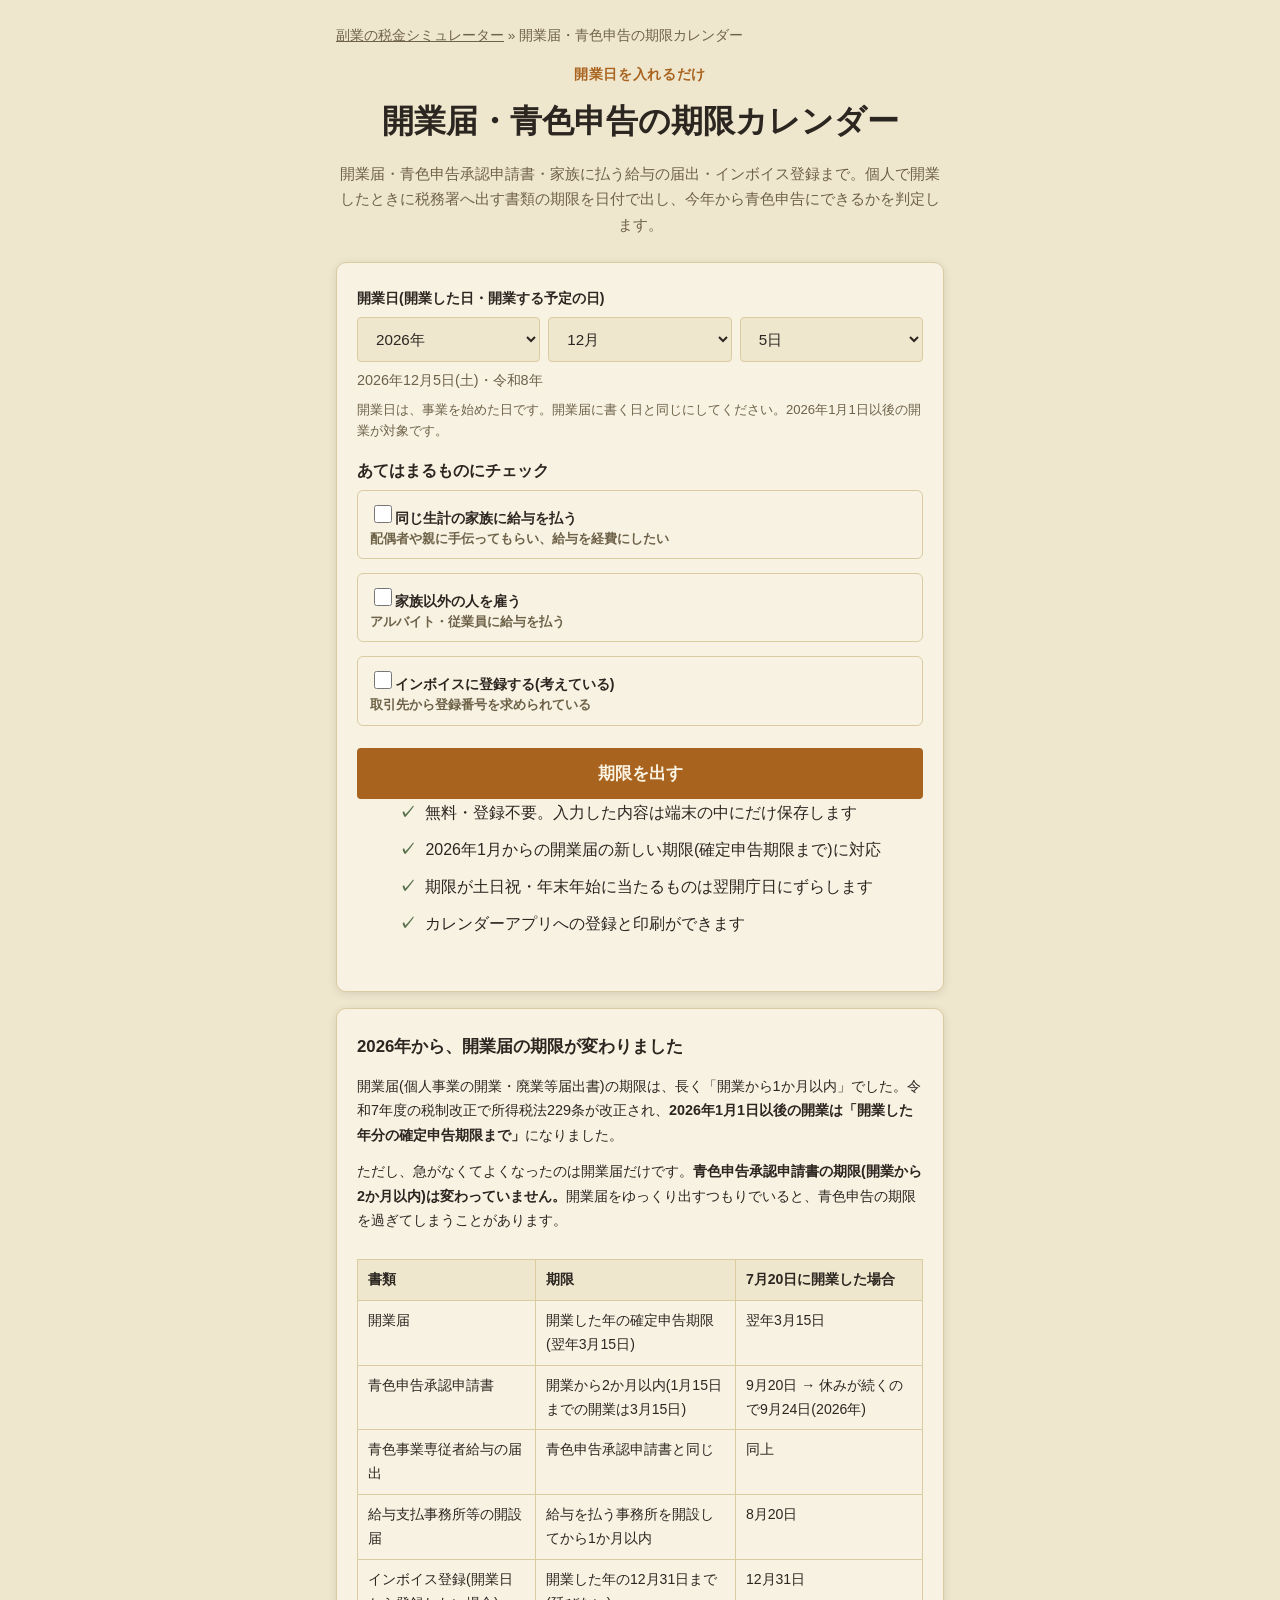
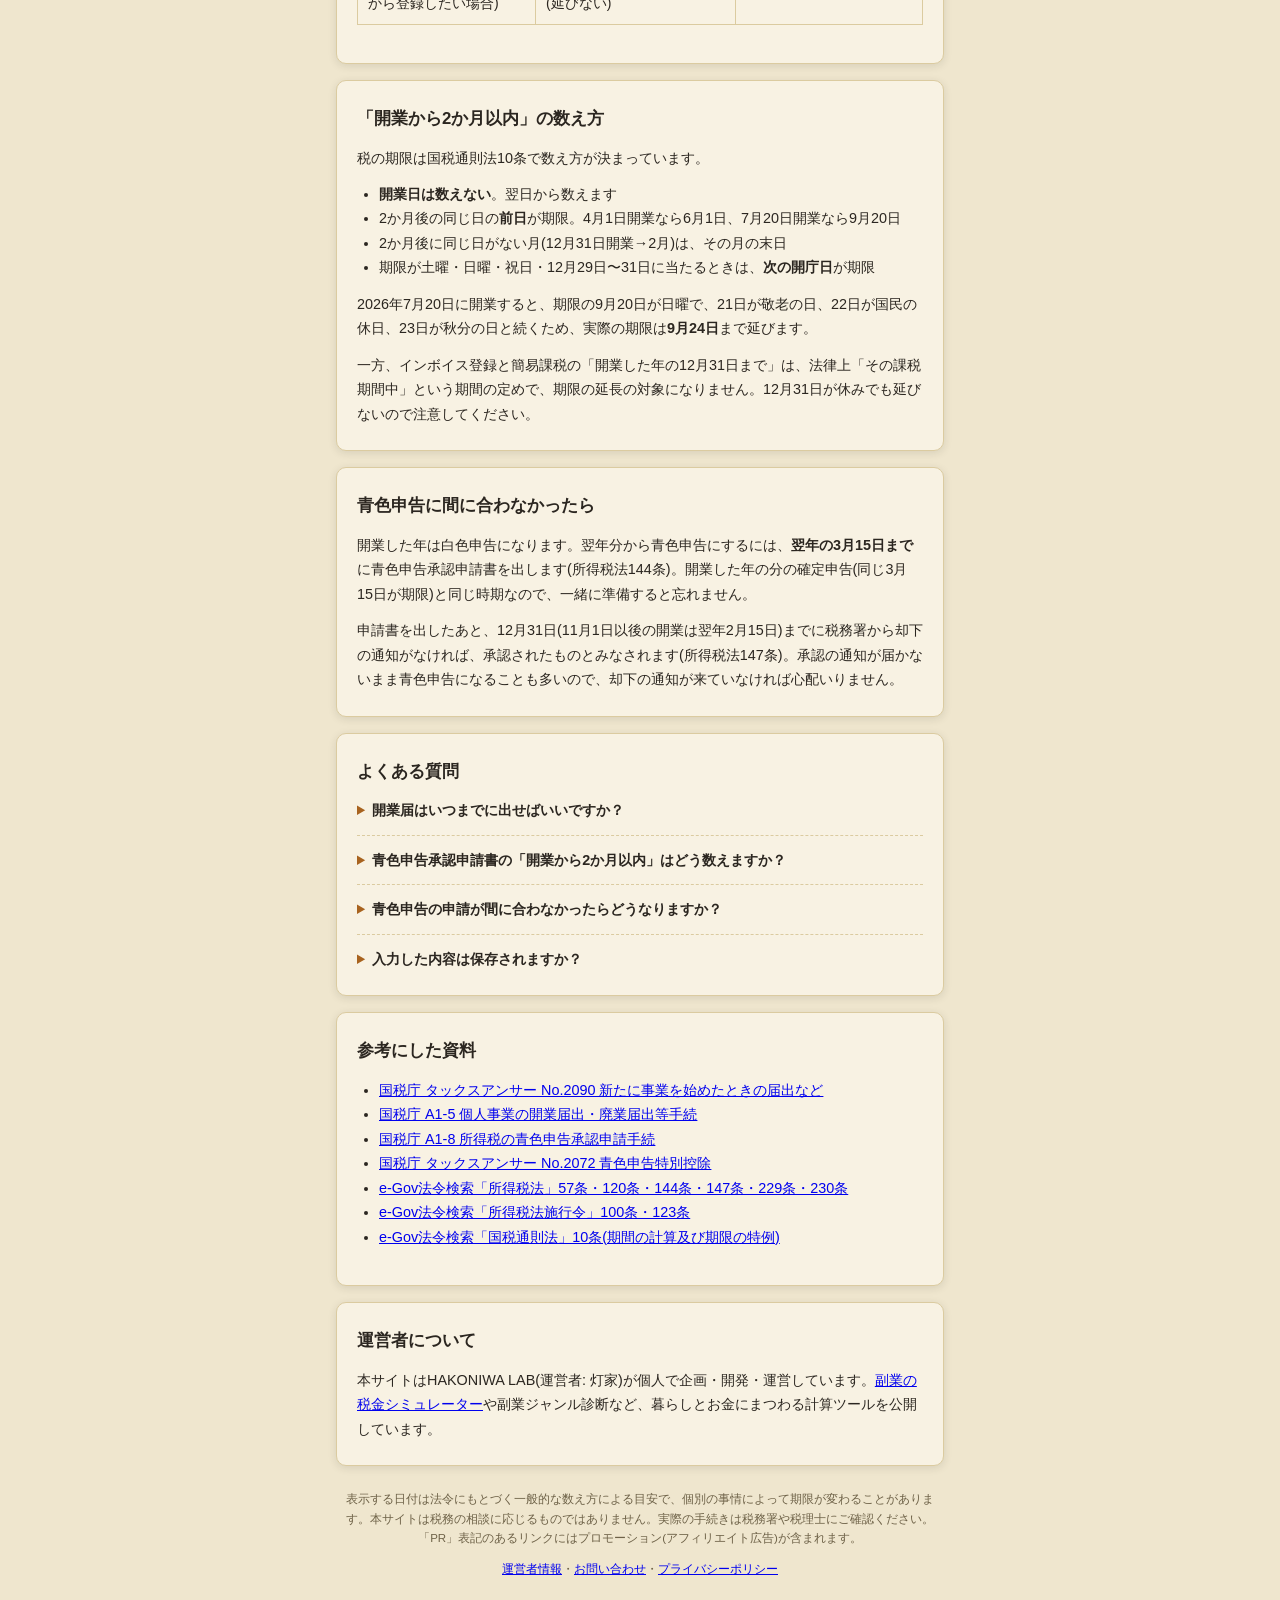
==== kaigyo/index.html @ c888a11e "開業届・青色申告の期限カレンダー(kaigyo/)を追加 開業日から、開業届・青色申告承認申請書・青色事業専従者給与の届出・ 給与支払事務所等の開設届・インボイス登録/簡易課税の期限を日付で出し、 開" ====
<!DOCTYPE html>
<html lang="ja">
<head>
<meta charset="UTF-8">
<meta name="viewport" content="width=device-width, initial-scale=1.0">
<!-- Google tag (gtag.js) -->
<script async src="https://www.googletagmanager.com/gtag/js?id=G-WTBHV5QYG3"></script>
<script>
  window.dataLayer = window.dataLayer || [];
  function gtag(){dataLayer.push(arguments);}
  gtag('js', new Date());
  gtag('config', 'G-WTBHV5QYG3');
</script>
<title>開業届・青色申告の期限カレンダー｜開業日を入れると提出期限が日付で出る</title>
<meta name="description" content="開業日を入れるだけで、開業届・青色申告承認申請書・青色事業専従者給与の届出・給与支払事務所の開設届・インボイス登録の提出期限を日付で出します。2026年1月からの開業届の新しい期限(確定申告期限まで)、「開業から2か月」の数え方、土日祝の翌開庁日にも対応。今年から青色申告にできるかも判定します。無料・登録不要。">
<link rel="canonical" href="https://hakoniwalab.com/sidejob-tax-simulator/kaigyo/">
<meta property="og:type" content="website">
<meta property="og:title" content="開業届・青色申告の期限カレンダー | HAKONIWA LAB">
<meta property="og:description" content="開業日を入れると、開業届・青色申告承認申請書などの提出期限が日付で出ます。今年から青色申告にできるかも判定。">
<meta property="og:url" content="https://hakoniwalab.com/sidejob-tax-simulator/kaigyo/">
<script async src="https://pagead2.googlesyndication.com/pagead/js/adsbygoogle.js?client=ca-pub-6465548593525933" crossorigin="anonymous"></script>
<link rel="stylesheet" href="../css/style.css">
<script type="application/ld+json">{"@context":"https://schema.org","@type":"FAQPage","mainEntity":[{"@type":"Question","name":"開業届はいつまでに出せばいいですか？","acceptedAnswer":{"@type":"Answer","text":"2026年1月1日以後に開業した場合は、開業した年分の確定申告期限(翌年3月15日。土日祝なら翌開庁日)までです(所得税法229条)。2025年12月31日までの開業は「開業から1か月以内」でした。"}},{"@type":"Question","name":"青色申告承認申請書の「開業から2か月以内」はどう数えますか？","acceptedAnswer":{"@type":"Answer","text":"開業日の翌日から数え、2か月後の同じ日の前日が期限です(国税通則法10条1項)。4月1日に開業した場合は6月1日です。期限が土日祝や12月29日〜31日に当たるときは翌開庁日になります。1月1日〜15日の開業はその年の3月15日が期限です。"}},{"@type":"Question","name":"青色申告の申請が間に合わなかったらどうなりますか？","acceptedAnswer":{"@type":"Answer","text":"開業した年は白色申告になります。翌年分から青色申告にするには、翌年の3月15日までに青色申告承認申請書を出します(所得税法144条)。"}},{"@type":"Question","name":"入力した内容は保存されますか？","acceptedAnswer":{"@type":"Answer","text":"お使いの端末(ブラウザ)の中にだけ保存し、次に開いたときにすぐ期限を出すために使います。外部へは送信しません。"}}]}</script>
<style>
.guide-nav { margin: 0 auto 16px; font-size: 0.85rem; color: var(--color-text-muted); }
.guide-nav a { color: var(--color-text-muted); }
.date-row { display: flex; gap: 8px; }
.date-row .quiz-select { flex: 1; min-width: 0; }
.date-preview { margin: 6px 0 0; font-size: 0.9rem; color: var(--color-text-muted); }
.form-help { margin: 6px 0 0; font-size: 0.82rem; color: var(--color-text-muted); line-height: 1.6; }
.form-error { color: var(--color-warn-text); background: var(--color-warn-bg); padding: 8px 10px; border-radius: var(--radius-sm); font-size: 0.9rem; }
.kg-options { display: grid; gap: 8px; margin: 0; padding: 0; border: 0; }
.kg-options legend { font-weight: 600; margin-bottom: 6px; padding: 0; }
.kg-check { display: flex; gap: 10px; align-items: flex-start; padding: 10px 12px; border: 1px solid var(--color-border); border-radius: var(--radius-md); background: var(--color-surface); cursor: pointer; line-height: 1.5; }
.kg-check input { margin-top: 4px; flex-shrink: 0; width: 18px; height: 18px; accent-color: var(--color-primary); }
.kg-check small { display: block; color: var(--color-text-muted); font-size: 0.8rem; }
#form-card .form-field { text-align: left; }
.kg-judge-card { text-align: center; }
.kg-judge { color: var(--color-accent); }
.kg-judge--late { color: var(--color-warn-text); }
.kg-next { margin: 12px 0 8px; font-size: 0.95rem; line-height: 1.7; }
.kg-next strong { font-size: 1.25rem; }
.kg-next__left { display: inline-block; margin-left: 8px; font-size: 0.85rem; color: var(--color-primary); font-weight: 600; }
.kg-meta { margin: 10px 0 0; font-size: 0.82rem; color: var(--color-text-muted); }
.kg-card__lead { margin: 0 0 10px; font-size: 0.88rem; color: var(--color-text-muted); line-height: 1.6; }
.kg-list { display: grid; gap: 10px; }
.kg-row { border: 1px solid var(--color-border); border-radius: var(--radius-md); padding: 12px; background: var(--color-surface); }
.kg-row.is-past { opacity: 0.6; }
.kg-row__head { display: flex; justify-content: space-between; gap: 12px; align-items: baseline; flex-wrap: wrap; }
.kg-row__name { margin: 0; font-weight: 600; line-height: 1.5; flex: 1 1 14em; }
.kg-row__where { display: block; font-weight: 400; font-size: 0.8rem; color: var(--color-text-muted); margin-top: 2px; }
.kg-row__date { margin: 0; font-weight: 700; color: var(--color-primary); white-space: nowrap; font-variant-numeric: tabular-nums; }
.kg-row__tags { display: flex; flex-wrap: wrap; gap: 6px; align-items: center; margin-top: 8px; }
.kg-row__note { margin: 8px 0 0; font-size: 0.84rem; line-height: 1.7; color: var(--color-text-muted); }
.kg-badge { display: inline-block; font-size: 0.75rem; padding: 2px 8px; border-radius: 999px; background: var(--color-badge-bg); color: var(--color-badge-text); }
.kg-badge--now { background: var(--color-primary); color: var(--color-primary-contrast); }
.kg-badge--past { background: var(--color-warn-bg); color: var(--color-warn-text); }
.kg-left { font-size: 0.82rem; font-weight: 600; color: var(--color-accent); }
.kg-law { font-size: 0.72rem; color: var(--color-text-muted); margin-left: auto; }
.actions { display: flex; flex-wrap: wrap; gap: 8px; margin: 0 0 8px; }
.actions .btn { flex: 1 1 8em; }
.action-status { min-height: 1.2em; font-size: 0.85rem; color: var(--color-text-muted); margin: 0 0 16px; }
.offer-links { margin: 10px 0 6px; }
.guide-table { width: 100%; border-collapse: collapse; margin: 14px 0; font-size: 0.88rem; }
.guide-table th, .guide-table td { border: 1px solid var(--color-border); padding: 8px 10px; text-align: left; vertical-align: top; }
.guide-table th { background: var(--color-bg); font-weight: 600; }
.table-scroll { overflow-x: auto; }
.sources { font-size: 0.85rem; line-height: 1.7; padding-left: 1.2em; }
@media print {
  .no-print, .ad-slot, .app-footer, .guide-nav { display: none !important; }
  .kg-row.is-past { opacity: 1; }
}
</style>
</head>
<body>
<div id="app" class="app">

  <nav class="guide-nav" aria-label="パンくずリスト">
    <a href="../">副業の税金シミュレーター</a> &raquo;
    <span aria-current="page">開業届・青色申告の期限カレンダー</span>
  </nav>

  <header class="app-header">
    <p class="app-header__eyebrow">開業日を入れるだけ</p>
    <h1 class="app-header__title">開業届・青色申告の<br class="sp-only">期限カレンダー</h1>
    <p class="app-header__lead">開業届・青色申告承認申請書・家族に払う給与の届出・インボイス登録まで。個人で開業したときに税務署へ出す書類の期限を日付で出し、今年から青色申告にできるかを判定します。</p>
  </header>

  <main id="main" class="main">

    <section id="form-card" class="card card--intro no-print">
      <form id="form" novalidate>
        <div class="form-field">
          <label for="year">開業日(開業した日・開業する予定の日)</label>
          <div class="date-row">
            <select id="year" class="quiz-select" aria-label="年"></select>
            <select id="month" class="quiz-select" aria-label="月"></select>
            <select id="day" class="quiz-select" aria-label="日"></select>
          </div>
          <p id="date-preview" class="date-preview" aria-live="polite"></p>
          <p class="form-help">開業日は、事業を始めた日です。開業届に書く日と同じにしてください。2026年1月1日以後の開業が対象です。</p>
        </div>

        <div class="form-field">
          <fieldset class="kg-options">
            <legend>あてはまるものにチェック</legend>
            <label class="kg-check"><input type="checkbox" id="opt-kazoku"><span>同じ生計の家族に給与を払う<small>配偶者や親に手伝ってもらい、給与を経費にしたい</small></span></label>
            <label class="kg-check"><input type="checkbox" id="opt-koyou"><span>家族以外の人を雇う<small>アルバイト・従業員に給与を払う</small></span></label>
            <label class="kg-check"><input type="checkbox" id="opt-invoice"><span>インボイスに登録する(考えている)<small>取引先から登録番号を求められている</small></span></label>
          </fieldset>
        </div>

        <p id="form-error" class="form-error" hidden></p>
        <button type="submit" class="btn btn--primary btn--large">期限を出す</button>
      </form>
      <ul class="intro-points">
        <li>無料・登録不要。入力した内容は端末の中にだけ保存します</li>
        <li>2026年1月からの開業届の新しい期限(確定申告期限まで)に対応</li>
        <li>期限が土日祝・年末年始に当たるものは翌開庁日にずらします</li>
        <li>カレンダーアプリへの登録と印刷ができます</li>
      </ul>
    </section>

    <section id="result" hidden aria-live="polite">
      <div class="card kg-judge-card" id="judge-card"></div>

      <div class="actions no-print">
        <button type="button" id="btn-ics" class="btn btn--primary">カレンダーに登録</button>
        <button type="button" id="btn-copy" class="btn btn--ghost">一覧をコピー</button>
        <button type="button" id="btn-print" class="btn btn--ghost">印刷する</button>
      </div>
      <p id="action-status" class="action-status no-print" aria-live="polite"></p>

      <div id="groups"></div>

      <div class="card no-print">
        <h2 class="card__title">開業届と青色申告の申請書を、まとめて作るなら</h2>
        <p class="kg-card__lead">質問に答えていくと、開業届と青色申告承認申請書が一緒にできあがる無料のサービスがあります。</p>
        <div class="offer-links"><a class="result-card__link result-card__link--offer" href="https://px.a8.net/svt/ejp?a8mat=4BCFNL+8TXR2Q+35XE+I17WY" target="_blank" rel="nofollow sponsored noopener">開業書類を無料で作成【弥生のかんたん開業届】<span class="badge badge--pr">PR</span></a></div>
      </div>

      <p class="form-help">日付は条文と国税庁の案内にもとづく一般的な数え方による目安です。実際の期限は税務署でご確認ください。</p>

      <div id="ad-slot-result-bottom" class="ad-slot no-print" aria-hidden="true"></div>

      <div class="result-cross-links no-print">
        <a class="cross-link-banner" href="../">副業でいくら税金が増えるか計算する →</a>
        <a class="cross-link-banner" href="../../sidejob-checker/guide/kaigyo-todoke-teishutsu/">開業届を実際に出してみた記録(e-Tax・青色申告の期限が4日延びた話) →</a>
      </div>
      <p class="no-print" style="margin-top:16px"><button type="button" id="btn-edit" class="btn btn--ghost btn--large">開業日を変える</button></p>
    </section>

  </main>

  <section class="article no-print" aria-label="解説">
    <div class="card card--article">
      <h2>2026年から、開業届の期限が変わりました</h2>
      <p>開業届(個人事業の開業・廃業等届出書)の期限は、長く「開業から1か月以内」でした。令和7年度の税制改正で所得税法229条が改正され、<strong>2026年1月1日以後の開業は「開業した年分の確定申告期限まで」</strong>になりました。</p>
      <p>ただし、急がなくてよくなったのは開業届だけです。<strong>青色申告承認申請書の期限(開業から2か月以内)は変わっていません。</strong>開業届をゆっくり出すつもりでいると、青色申告の期限を過ぎてしまうことがあります。</p>
      <div class="table-scroll">
        <table class="guide-table">
          <thead><tr><th>書類</th><th>期限</th><th>7月20日に開業した場合</th></tr></thead>
          <tbody>
            <tr><td>開業届</td><td>開業した年の確定申告期限(翌年3月15日)</td><td>翌年3月15日</td></tr>
            <tr><td>青色申告承認申請書</td><td>開業から2か月以内(1月15日までの開業は3月15日)</td><td>9月20日 → 休みが続くので9月24日(2026年)</td></tr>
            <tr><td>青色事業専従者給与の届出</td><td>青色申告承認申請書と同じ</td><td>同上</td></tr>
            <tr><td>給与支払事務所等の開設届</td><td>給与を払う事務所を開設してから1か月以内</td><td>8月20日</td></tr>
            <tr><td>インボイス登録(開業日から登録したい場合)</td><td>開業した年の12月31日まで(延びない)</td><td>12月31日</td></tr>
          </tbody>
        </table>
      </div>
    </div>

    <div class="card card--article">
      <h2>「開業から2か月以内」の数え方</h2>
      <p>税の期限は国税通則法10条で数え方が決まっています。</p>
      <ul>
        <li><strong>開業日は数えない</strong>。翌日から数えます</li>
        <li>2か月後の同じ日の<strong>前日</strong>が期限。4月1日開業なら6月1日、7月20日開業なら9月20日</li>
        <li>2か月後に同じ日がない月(12月31日開業→2月)は、その月の末日</li>
        <li>期限が土曜・日曜・祝日・12月29日〜31日に当たるときは、<strong>次の開庁日</strong>が期限</li>
      </ul>
      <p>2026年7月20日に開業すると、期限の9月20日が日曜で、21日が敬老の日、22日が国民の休日、23日が秋分の日と続くため、実際の期限は<strong>9月24日</strong>まで延びます。</p>
      <p>一方、インボイス登録と簡易課税の「開業した年の12月31日まで」は、法律上「その課税期間中」という期間の定めで、期限の延長の対象になりません。12月31日が休みでも延びないので注意してください。</p>
    </div>

    <div class="card card--article">
      <h2>青色申告に間に合わなかったら</h2>
      <p>開業した年は白色申告になります。翌年分から青色申告にするには、<strong>翌年の3月15日まで</strong>に青色申告承認申請書を出します(所得税法144条)。開業した年の分の確定申告(同じ3月15日が期限)と同じ時期なので、一緒に準備すると忘れません。</p>
      <p>申請書を出したあと、12月31日(11月1日以後の開業は翌年2月15日)までに税務署から却下の通知がなければ、承認されたものとみなされます(所得税法147条)。承認の通知が届かないまま青色申告になることも多いので、却下の通知が来ていなければ心配いりません。</p>
    </div>

    <div class="card card--article">
      <h2>よくある質問</h2>
      <details class="faq-item">
        <summary>開業届はいつまでに出せばいいですか？</summary>
        <p>2026年1月1日以後に開業した場合は、開業した年分の確定申告期限(翌年3月15日。土日祝なら翌開庁日)までです(所得税法229条)。2025年12月31日までの開業は「開業から1か月以内」でした。</p>
      </details>
      <details class="faq-item">
        <summary>青色申告承認申請書の「開業から2か月以内」はどう数えますか？</summary>
        <p>開業日の翌日から数え、2か月後の同じ日の前日が期限です(国税通則法10条1項)。4月1日に開業した場合は6月1日です。期限が土日祝や12月29日〜31日に当たるときは翌開庁日になります。1月1日〜15日の開業はその年の3月15日が期限です。</p>
      </details>
      <details class="faq-item">
        <summary>青色申告の申請が間に合わなかったらどうなりますか？</summary>
        <p>開業した年は白色申告になります。翌年分から青色申告にするには、翌年の3月15日までに青色申告承認申請書を出します(所得税法144条)。</p>
      </details>
      <details class="faq-item">
        <summary>入力した内容は保存されますか？</summary>
        <p>お使いの端末(ブラウザ)の中にだけ保存し、次に開いたときにすぐ期限を出すために使います。外部へは送信しません。</p>
      </details>
    </div>

    <div class="card card--article">
      <h2>参考にした資料</h2>
      <ul class="sources">
        <li><a href="https://www.nta.go.jp/taxes/shiraberu/taxanswer/shotoku/2090.htm" target="_blank" rel="noopener">国税庁 タックスアンサー No.2090 新たに事業を始めたときの届出など</a></li>
        <li><a href="https://www.nta.go.jp/taxes/tetsuzuki/shinsei/annai/shinkoku/annai/04.htm" target="_blank" rel="noopener">国税庁 A1-5 個人事業の開業届出・廃業届出等手続</a></li>
        <li><a href="https://www.nta.go.jp/taxes/tetsuzuki/shinsei/annai/shinkoku/annai/09.htm" target="_blank" rel="noopener">国税庁 A1-8 所得税の青色申告承認申請手続</a></li>
        <li><a href="https://www.nta.go.jp/taxes/shiraberu/taxanswer/shotoku/2072.htm" target="_blank" rel="noopener">国税庁 タックスアンサー No.2072 青色申告特別控除</a></li>
        <li><a href="https://laws.e-gov.go.jp/law/340AC0000000033" target="_blank" rel="noopener">e-Gov法令検索「所得税法」57条・120条・144条・147条・229条・230条</a></li>
        <li><a href="https://laws.e-gov.go.jp/law/340CO0000000096" target="_blank" rel="noopener">e-Gov法令検索「所得税法施行令」100条・123条</a></li>
        <li><a href="https://laws.e-gov.go.jp/law/337AC0000000066" target="_blank" rel="noopener">e-Gov法令検索「国税通則法」10条(期間の計算及び期限の特例)</a></li>
      </ul>
    </div>

    <div class="card card--article">
      <h2>運営者について</h2>
      <p>本サイトはHAKONIWA LAB(運営者: 灯家)が個人で企画・開発・運営しています。<a href="../">副業の税金シミュレーター</a>や副業ジャンル診断など、暮らしとお金にまつわる計算ツールを公開しています。</p>
    </div>
  </section>

  <footer class="app-footer">
    <p>表示する日付は法令にもとづく一般的な数え方による目安で、個別の事情によって期限が変わることがあります。本サイトは税務の相談に応じるものではありません。実際の手続きは税務署や税理士にご確認ください。「PR」表記のあるリンクにはプロモーション(アフィリエイト広告)が含まれます。</p>
    <p><a href="../../about.html">運営者情報</a>・<a href="../../contact.html">お問い合わせ</a>・<a href="../../privacy.html">プライバシーポリシー</a></p>
  </footer>

</div>

<script src="../js/kaigyo-date.js"></script>
<script src="../js/kaigyo.js"></script>
<script src="../js/kaigyo-app.js"></script>
</body>
</html>
---- css/style.css ----
:root {
  --color-bg: #efe6ce;
  --color-surface: #f8f2e3;
  --color-border: #dbcba0;
  --color-text: #2b2620;
  --color-text-muted: #6e6248;
  --color-primary: #a8631f;
  --color-primary-hover: #8b5119;
  --color-primary-contrast: #fbf3e2;
  --color-accent: #55704a;
  --color-badge-bg: #e4d6ae;
  --color-badge-text: #6e4a1e;
  --color-warn-bg: #efd3c0;
  --color-warn-text: #8a4322;
  --radius-sm: 4px;
  --radius-md: 6px;
  --radius-lg: 10px;
  --shadow-card: 0 2px 8px rgba(43, 38, 32, 0.12);
  --max-width: 640px;
}

@media (prefers-color-scheme: dark) {
  :root {
    --color-bg: #211f1a;
    --color-surface: #2c2a22;
    --color-border: #423e30;
    --color-text: #f1e9d8;
    --color-text-muted: #b3a585;
    --color-primary: #e3a23b;
    --color-primary-hover: #edb259;
    --color-primary-contrast: #241c0d;
    --color-accent: #8fae7d;
    --color-badge-bg: #3a3626;
    --color-badge-text: #e3a23b;
    --color-warn-bg: #3d2a1d;
    --color-warn-text: #e0a876;
    --shadow-card: 0 2px 14px rgba(0, 0, 0, 0.5);
  }
}

* { box-sizing: border-box; }

[hidden] { display: none !important; }

html, body {
  margin: 0;
  padding: 0;
  background: var(--color-bg);
  color: var(--color-text);
  font-family: "Hiragino Sans", "Hiragino Kaku Gothic ProN", Meiryo, "Yu Gothic", sans-serif;
  line-height: 1.7;
  -webkit-text-size-adjust: 100%;
}

.app {
  max-width: var(--max-width);
  margin: 0 auto;
  padding: 24px 16px 48px;
}

.app-header {
  text-align: center;
  margin-bottom: 24px;
}

.app-header__eyebrow {
  color: var(--color-primary);
  font-weight: 700;
  font-size: 0.85rem;
  letter-spacing: 0.05em;
  margin: 0 0 8px;
}

.app-header__title {
  font-size: 1.6rem;
  font-weight: 800;
  margin: 0 0 12px;
}

.app-header__lead {
  color: var(--color-text-muted);
  font-size: 0.95rem;
  margin: 0;
}

.main { display: block; }

.card {
  background: var(--color-surface);
  border: 1px solid var(--color-border);
  border-radius: var(--radius-lg);
  box-shadow: var(--shadow-card);
  padding: 24px 20px;
  margin-bottom: 16px;
}

.card--intro { text-align: center; }

.intro-points {
  list-style: none;
  padding: 0;
  margin: 0 0 20px;
  text-align: left;
  display: inline-block;
}

.intro-points li {
  position: relative;
  padding-left: 26px;
  margin-bottom: 10px;
  color: var(--color-text);
}

.intro-points li::before {
  content: "✓";
  position: absolute;
  left: 0;
  color: var(--color-accent);
  font-weight: 700;
}

.intro-disclaimer {
  font-size: 0.78rem;
  color: var(--color-text-muted);
  margin: 16px 0 0;
}

.btn {
  display: inline-block;
  border: none;
  border-radius: var(--radius-sm);
  font-size: 0.95rem;
  font-weight: 700;
  padding: 12px 20px;
  cursor: pointer;
  text-align: center;
  transition: background-color 0.15s ease, opacity 0.15s ease;
}

.btn--primary {
  background: var(--color-primary);
  color: var(--color-primary-contrast);
}
.btn--primary:hover { background: var(--color-primary-hover); }
.btn--primary:disabled { opacity: 0.5; cursor: not-allowed; }

.btn--ghost {
  background: transparent;
  color: var(--color-text-muted);
  border: 1px solid var(--color-border);
}
.btn--ghost:hover { color: var(--color-text); border-color: var(--color-text-muted); }

.btn--large { width: 100%; padding: 14px 20px; font-size: 1.05rem; }
.btn--skip { margin-left: auto; }

.progress {
  height: 6px;
  background: var(--color-border);
  border-radius: 999px;
  overflow: hidden;
  margin-bottom: 8px;
}

.progress__bar {
  height: 100%;
  width: 0%;
  background: var(--color-primary);
  transition: width 0.25s ease;
}

.progress__label {
  font-size: 0.78rem;
  color: var(--color-text-muted);
  margin: 0 0 16px;
  text-align: right;
}

.card--quiz { min-height: 220px; }

.quiz-question {
  font-size: 1.1rem;
  font-weight: 700;
  margin: 0 0 6px;
}

.quiz-question__note {
  font-size: 0.82rem;
  color: var(--color-text-muted);
  margin: 0 0 18px;
}

.quiz-options {
  display: grid;
  gap: 10px;
}

.quiz-option {
  display: block;
  width: 100%;
  text-align: left;
  padding: 14px 16px;
  background: var(--color-bg);
  border: 1.5px solid var(--color-border);
  border-radius: var(--radius-sm);
  color: var(--color-text);
  font-size: 0.95rem;
  cursor: pointer;
  transition: border-color 0.15s ease, background-color 0.15s ease;
}

.quiz-option:hover {
  border-color: var(--color-primary);
}

.quiz-option.is-selected {
  border-color: var(--color-primary);
  background: var(--color-badge-bg);
  font-weight: 700;
}

.quiz-select {
  width: 100%;
  padding: 12px 14px;
  border: 1.5px solid var(--color-border);
  border-radius: var(--radius-sm);
  background: var(--color-bg);
  color: var(--color-text);
  font-size: 0.95rem;
}

.quiz-nav {
  display: flex;
  align-items: center;
  gap: 10px;
}

.result-summary {
  text-align: center;
  margin-bottom: 20px;
}

.result-summary__count {
  font-size: 1.3rem;
  font-weight: 800;
  margin: 0 0 4px;
}

.result-summary__note {
  font-size: 0.82rem;
  color: var(--color-text-muted);
  margin: 0;
}

.result-list {
  display: grid;
  gap: 14px;
  margin-bottom: 20px;
}

.result-card {
  background: var(--color-surface);
  border: 1px solid var(--color-border);
  border-radius: var(--radius-md);
  box-shadow: var(--shadow-card);
  padding: 18px 18px 16px;
}

.result-card__badges {
  display: flex;
  flex-wrap: wrap;
  gap: 6px;
  margin-bottom: 10px;
}

.badge {
  display: inline-block;
  font-size: 0.72rem;
  font-weight: 700;
  padding: 3px 10px;
  border-radius: 999px;
  background: var(--color-badge-bg);
  color: var(--color-badge-text);
}

.badge--accent {
  background: var(--color-primary);
  color: var(--color-primary-contrast);
}

.badge--warn {
  background: var(--color-warn-bg);
  color: var(--color-warn-text);
}

.result-card__name {
  font-size: 1.05rem;
  font-weight: 800;
  margin: 0 0 6px;
}

.result-card__benefit {
  color: var(--color-accent);
  font-weight: 700;
  margin: 0 0 4px;
}

.result-card__org {
  font-size: 0.8rem;
  color: var(--color-text-muted);
  margin: 0 0 12px;
}

.result-card__summary {
  font-size: 0.88rem;
  margin: 0 0 10px;
}

.result-card__conditions {
  font-size: 0.82rem;
  color: var(--color-text-muted);
  margin: 0 0 14px;
}

.result-card__actions {
  display: flex;
  flex-wrap: wrap;
  gap: 8px;
}

.result-card__link {
  display: inline-block;
  font-size: 0.85rem;
  font-weight: 700;
  color: var(--color-primary);
  text-decoration: none;
  padding: 8px 14px;
  border: 1.5px solid var(--color-primary);
  border-radius: var(--radius-sm);
}

.result-card__link:hover { background: var(--color-badge-bg); }

.result-card__link--offer {
  color: var(--color-accent);
  border-color: var(--color-accent);
  display: inline-flex;
  align-items: center;
  gap: 6px;
}

.badge--pr {
  background: var(--color-accent);
  color: var(--color-primary-contrast);
  font-size: 0.62rem;
  padding: 2px 6px;
}

.result-empty {
  text-align: center;
  color: var(--color-text-muted);
  padding: 24px 12px;
}

.ad-slot {
  min-height: 90px;
  border: 1px dashed var(--color-border);
  border-radius: var(--radius-sm);
  display: flex;
  align-items: center;
  justify-content: center;
  color: var(--color-text-muted);
  font-size: 0.75rem;
  margin-bottom: 20px;
}

.card--lead { text-align: center; }
.card__title { font-size: 1rem; margin: 0 0 8px; }

.lead-form {
  display: flex;
  gap: 8px;
  margin-top: 14px;
}

.lead-form__input {
  flex: 1;
  padding: 10px 12px;
  border: 1.5px solid var(--color-border);
  border-radius: var(--radius-sm);
  background: var(--color-bg);
  color: var(--color-text);
}

.app-footer {
  margin-top: 24px;
  text-align: center;
  font-size: 0.72rem;
  color: var(--color-text-muted);
}

.sp-only { display: inline; }

@media (min-width: 640px) {
  .app-header__title { font-size: 2rem; }
  .sp-only { display: none; }
}

.result-card__platforms {
  font-size: 0.8rem;
  color: var(--color-text-muted);
  margin: 0 0 14px;
}

.cross-link-banner {
  display: block;
  margin-top: 12px;
  padding: 10px 14px;
  background: var(--color-badge-bg);
  border-radius: var(--radius-sm);
  font-size: 0.82rem;
  color: var(--color-badge-text);
  text-decoration: none;
  font-weight: 700;
}

.cross-link-banner:hover { opacity: 0.85; }

.result-cross-links {
  display: grid;
  gap: 8px;
  margin-top: 16px;
}

.result-cross-links .cross-link-banner {
  margin-top: 0;
}

.form-field {
  text-align: left;
  margin-bottom: 16px;
}

.form-field label {
  display: block;
  font-size: 0.88rem;
  font-weight: 700;
  margin-bottom: 6px;
}

.form-field--checkbox label {
  display: flex;
  align-items: center;
  gap: 8px;
  font-weight: 400;
  font-size: 0.9rem;
}

.form-field--checkbox input[type="checkbox"] {
  width: 18px;
  height: 18px;
}

.result-headline {
  text-align: center;
  padding: 8px 0 20px;
  border-bottom: 1px dashed var(--color-border);
  margin-bottom: 16px;
}

.result-headline__label {
  font-size: 0.85rem;
  color: var(--color-text-muted);
  margin: 0 0 4px;
}

.result-headline__value {
  font-size: 2.2rem;
  font-weight: 800;
  color: var(--color-primary);
  margin: 0 0 4px;
}

.result-headline__sub {
  font-size: 0.85rem;
  color: var(--color-text-muted);
  margin: 0;
}

.result-breakdown {
  display: grid;
  gap: 8px;
  text-align: left;
}

.result-row {
  display: flex;
  justify-content: space-between;
  font-size: 0.9rem;
  padding: 8px 0;
  border-bottom: 1px solid var(--color-border);
}

.result-row span:first-child {
  color: var(--color-text-muted);
}

.result-row span:last-child {
  font-weight: 700;
}

/* --- 解説記事セクション --- */

.card--article h2 {
  font-size: 1.05rem;
  margin: 0 0 12px;
}
.card--article p {
  font-size: 0.9rem;
  margin: 0 0 12px;
}
.card--article p:last-child { margin-bottom: 0; }
.card--article ul {
  font-size: 0.9rem;
  margin: 0 0 12px;
  padding-left: 22px;
}

.faq-item {
  border-bottom: 1px dashed var(--color-border);
  padding: 12px 0;
}
.faq-item:first-of-type { padding-top: 0; }
.faq-item:last-child { border-bottom: none; padding-bottom: 0; }
.faq-item summary {
  cursor: pointer;
  font-weight: 700;
  font-size: 0.9rem;
  list-style: revert;
}
.faq-item summary::marker { color: var(--color-primary); }
.faq-item p {
  margin: 8px 0 0;
  font-size: 0.85rem;
  color: var(--color-text-muted);
}

/* --- 関連する本カード --- */
.card--books .books__lead {
  font-size: 0.9rem;
  color: var(--color-text-muted);
  margin: 0 0 12px;
}
.books__list { list-style: none; margin: 0; padding: 0; display: grid; gap: 10px; }
.books__item a {
  display: block;
  padding: 12px 14px;
  border: 1px solid var(--color-border);
  border-radius: 8px;
  background: var(--color-bg);
  color: inherit;
  text-decoration: none;
}
.books__item a:hover,
.books__item a:focus-visible { border-color: var(--color-primary); }
.books__title { display: block; font-weight: 600; font-size: 0.95rem; line-height: 1.5; }
.books__note { display: block; font-size: 0.8rem; color: var(--color-text-muted); margin-top: 4px; }
.books__ku { font-size: 0.8rem; color: var(--color-text-muted); margin: 10px 0 0; }
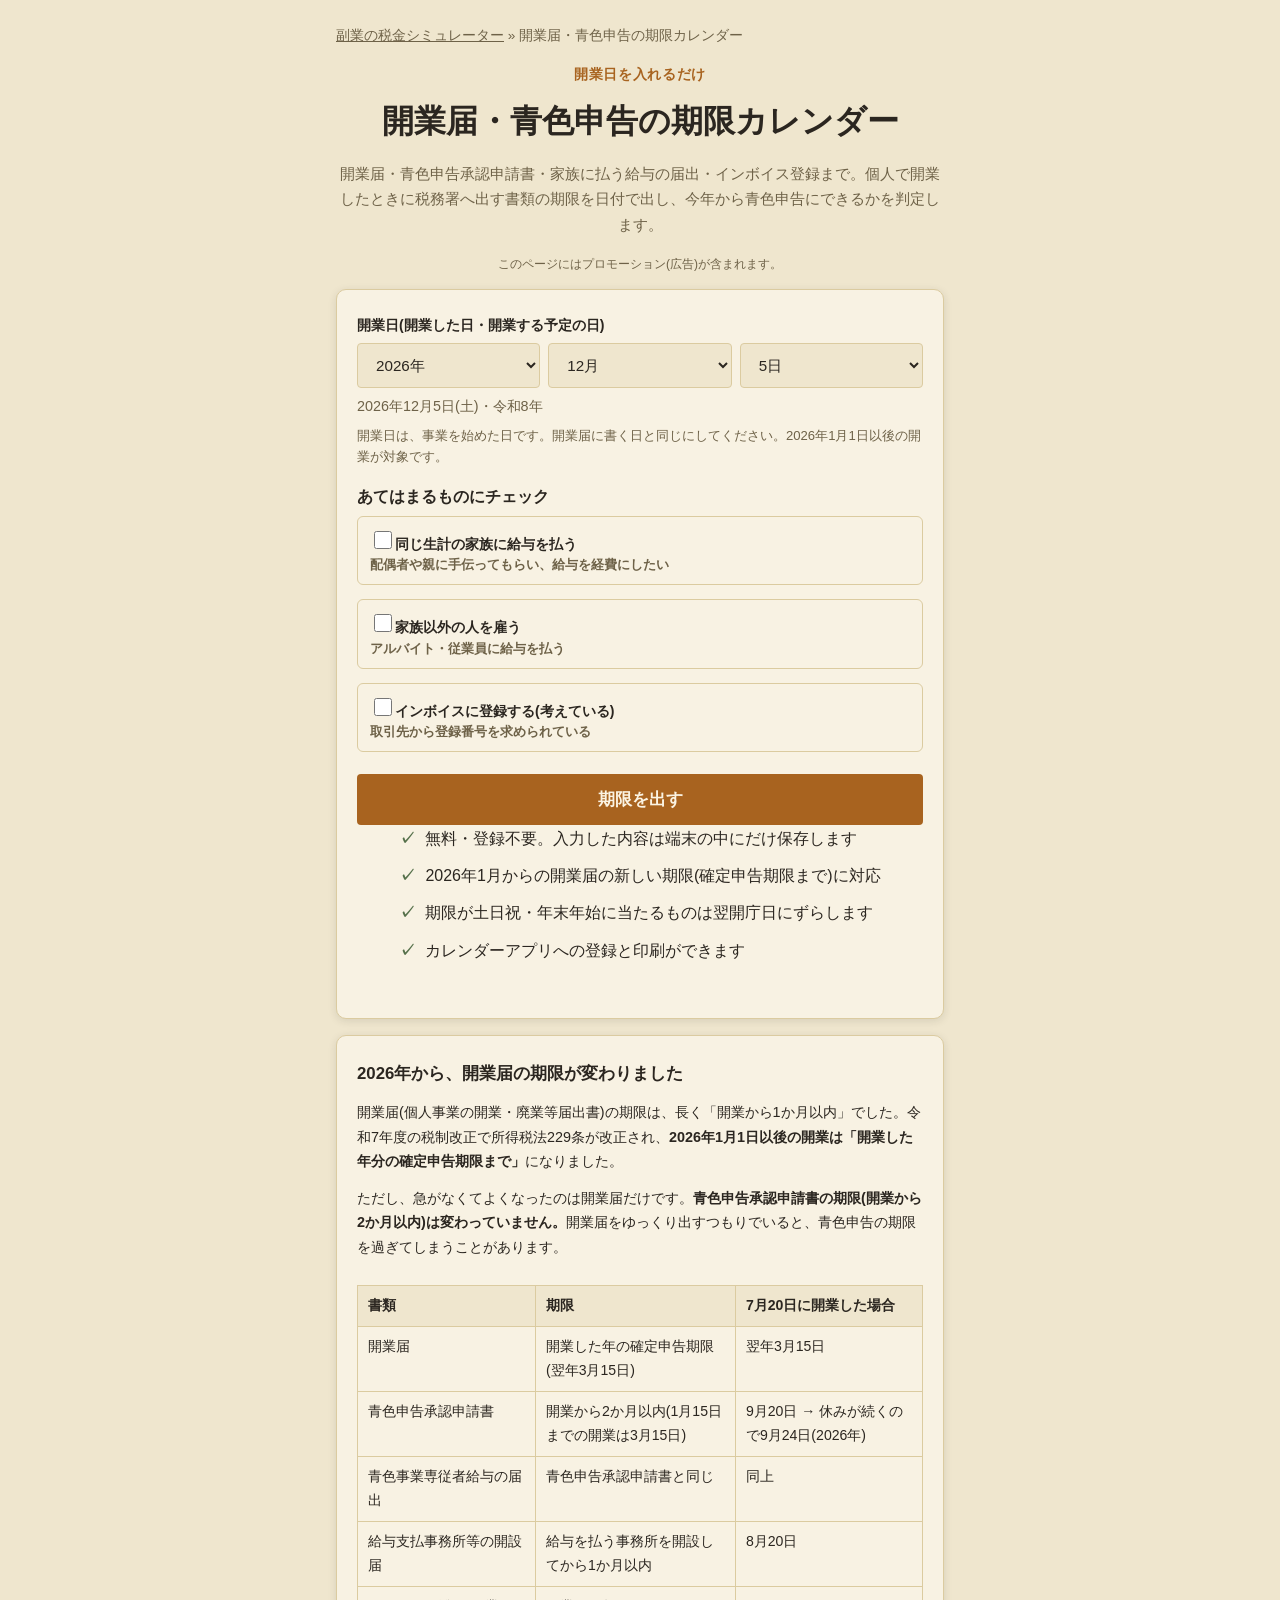
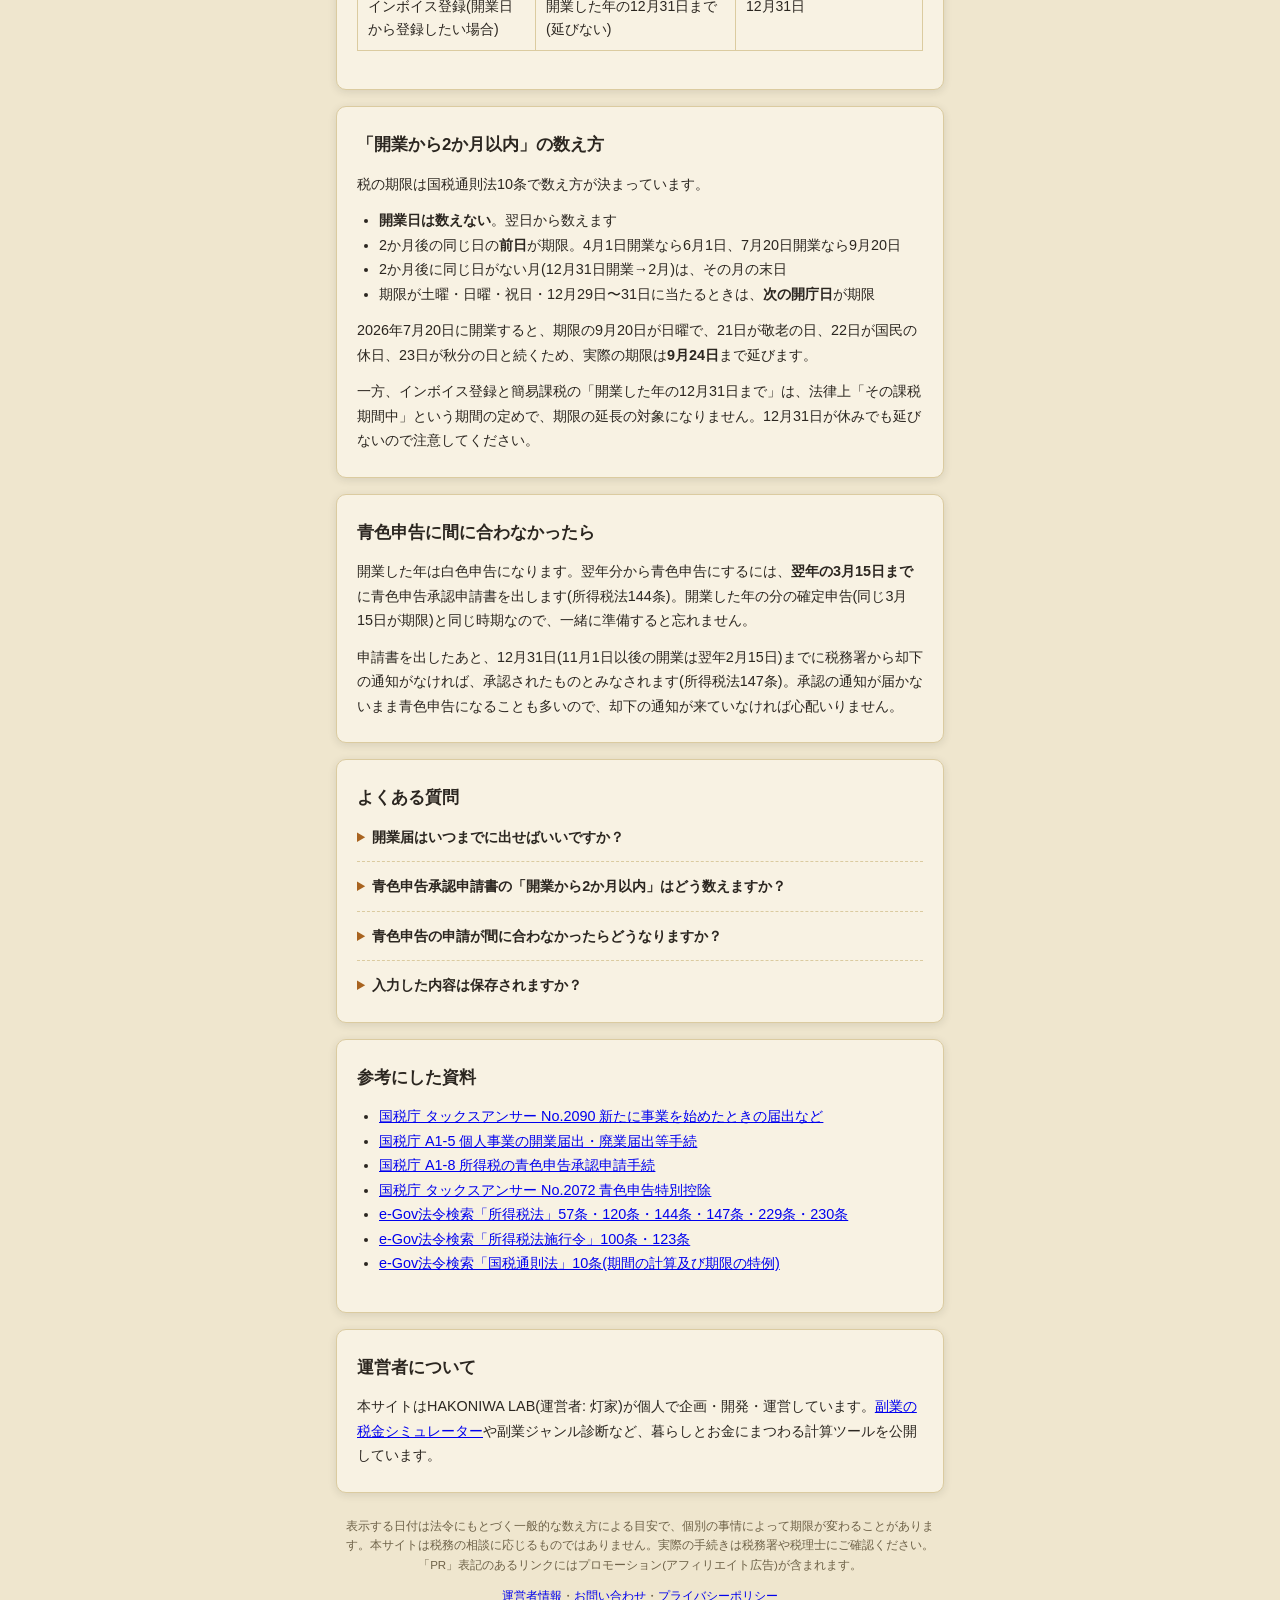
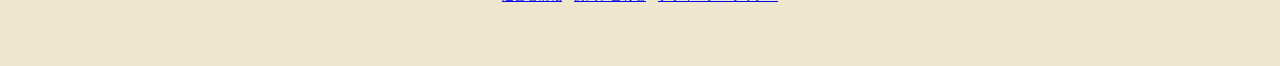
==== commit a675dfb1: "広告のあるページの冒頭にPR表記を追加(A8のファーストビュー表示の要件) Co-Authored-By: Claude Opus 5.5 <noreply@anthropic.com>" ====
--- a/kaigyo/index.html
+++ b/kaigyo/index.html
@@ -85,6 +85,7 @@
     <h1 class="app-header__title">開業届・青色申告の<br class="sp-only">期限カレンダー</h1>
     <p class="app-header__lead">開業届・青色申告承認申請書・家族に払う給与の届出・インボイス登録まで。個人で開業したときに税務署へ出す書類の期限を日付で出し、今年から青色申告にできるかを判定します。</p>
   </header>
+  <p class="pr-note">このページにはプロモーション(広告)が含まれます。</p>
 
   <main id="main" class="main">
 
--- a/css/style.css
+++ b/css/style.css
@@ -566,3 +566,7 @@
 .books__title { display: block; font-weight: 600; font-size: 0.95rem; line-height: 1.5; }
 .books__note { display: block; font-size: 0.8rem; color: var(--color-text-muted); margin-top: 4px; }
 .books__ku { font-size: 0.8rem; color: var(--color-text-muted); margin: 10px 0 0; }
+
+/* 広告のあるページの冒頭に出す PR 表記(A8 はファーストビューでの広告表示を求めている。birthday-fortune・houyou-calendar と同じ形) */
+.pr-note { font-size: 0.75rem; color: var(--color-text-muted); margin: -8px 0 14px; }
+.app-header + .pr-note { text-align: center; }
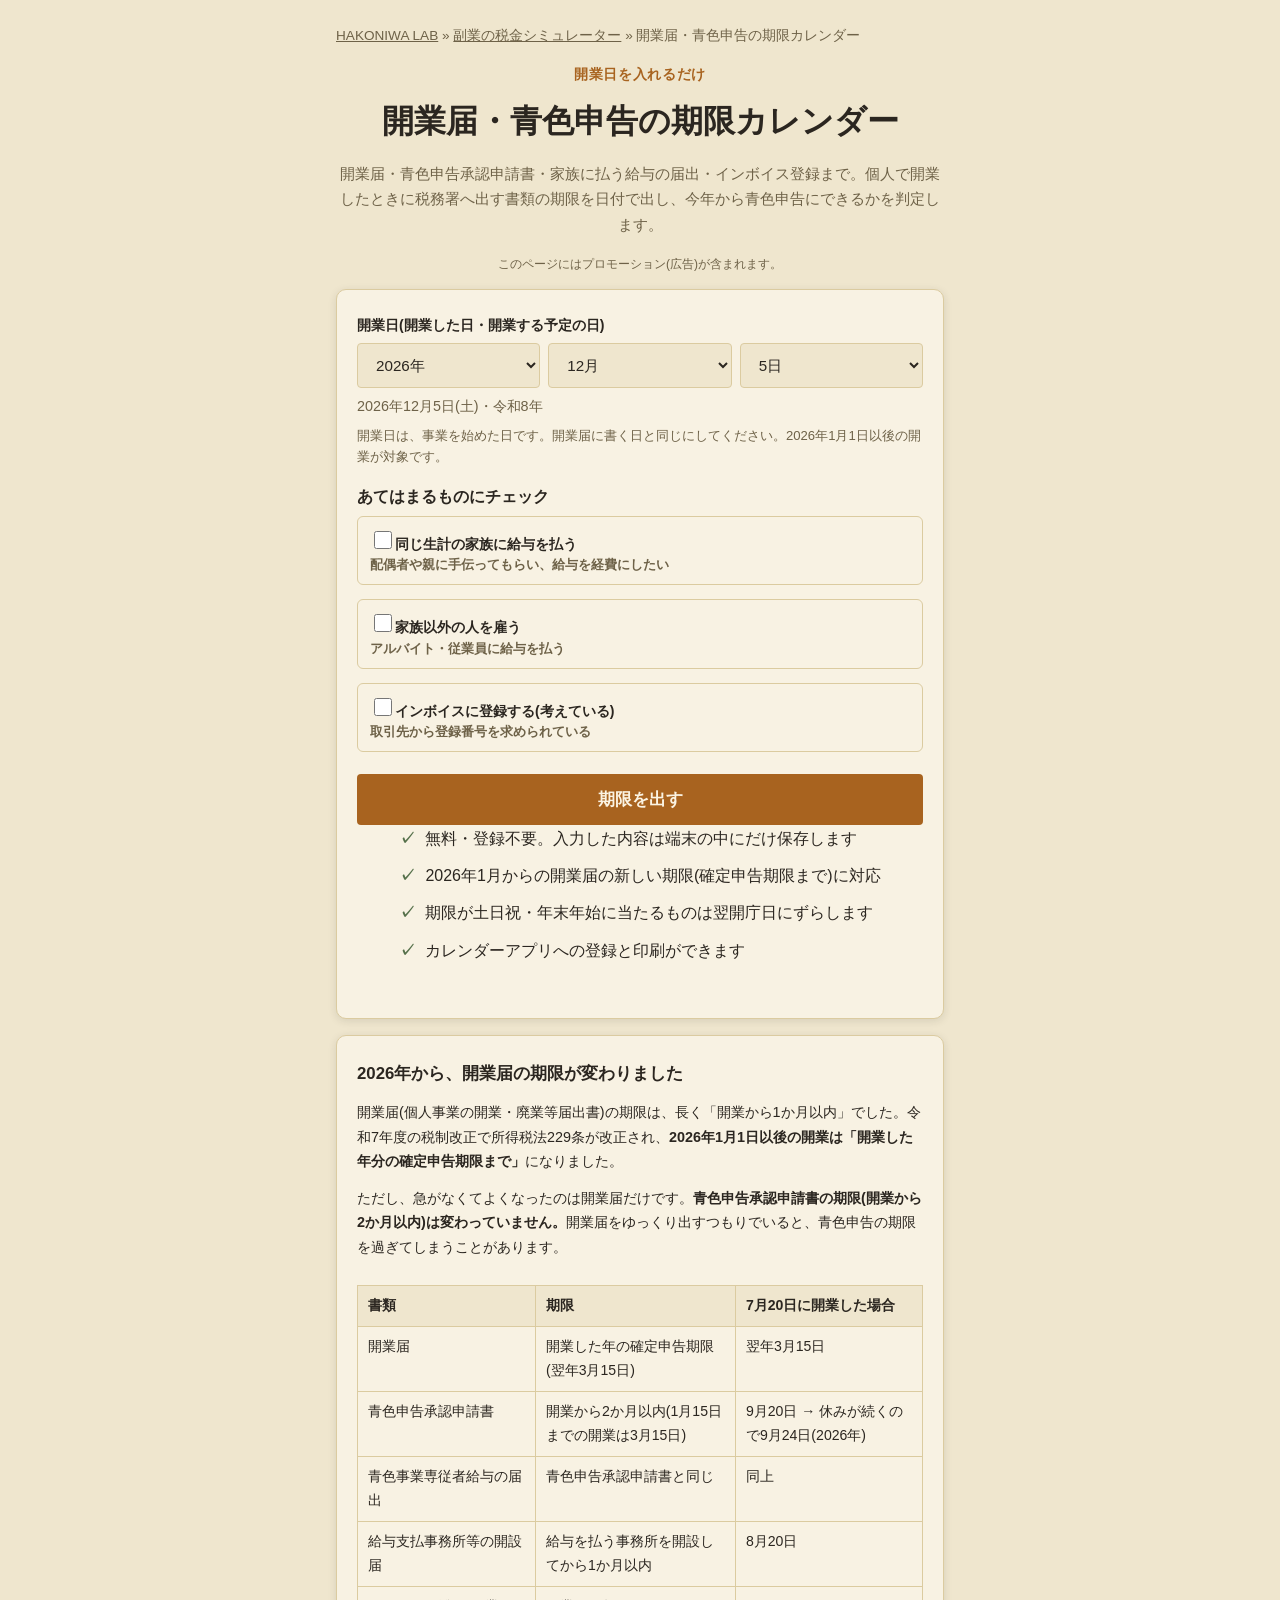
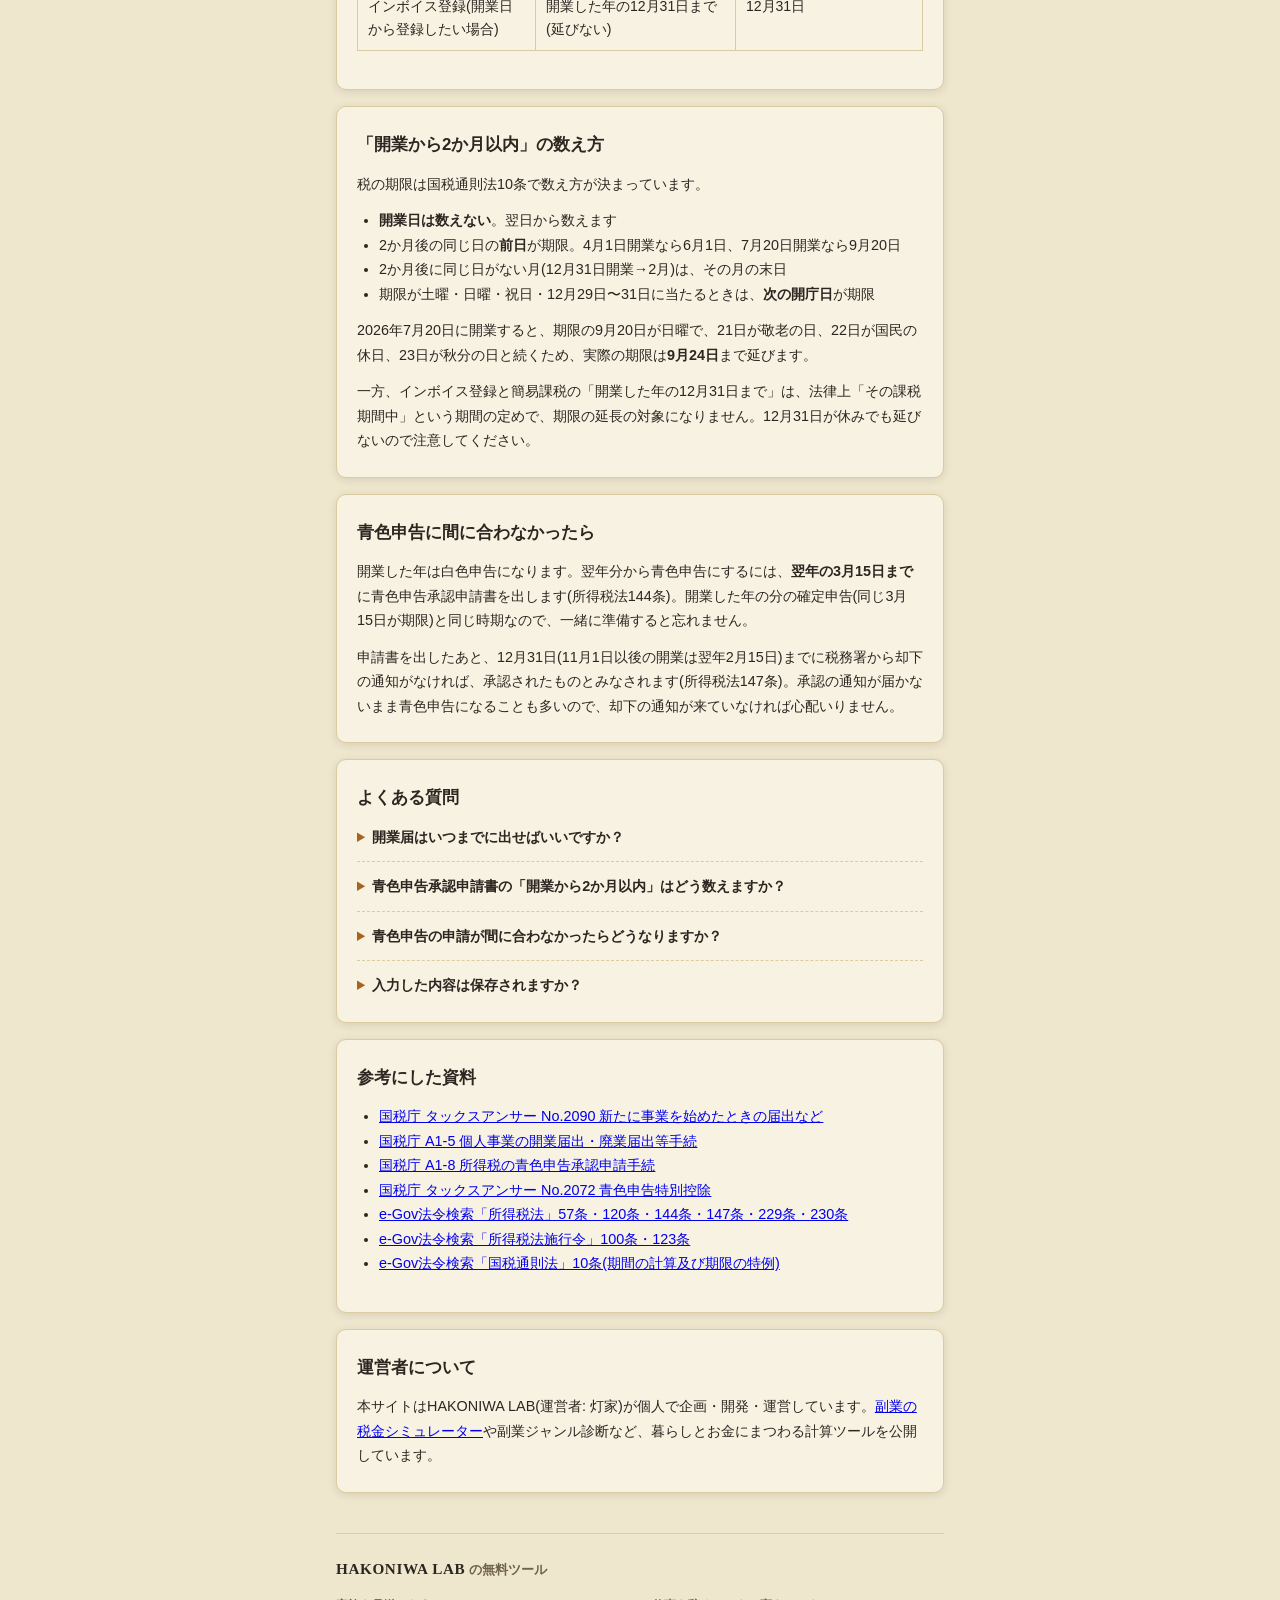
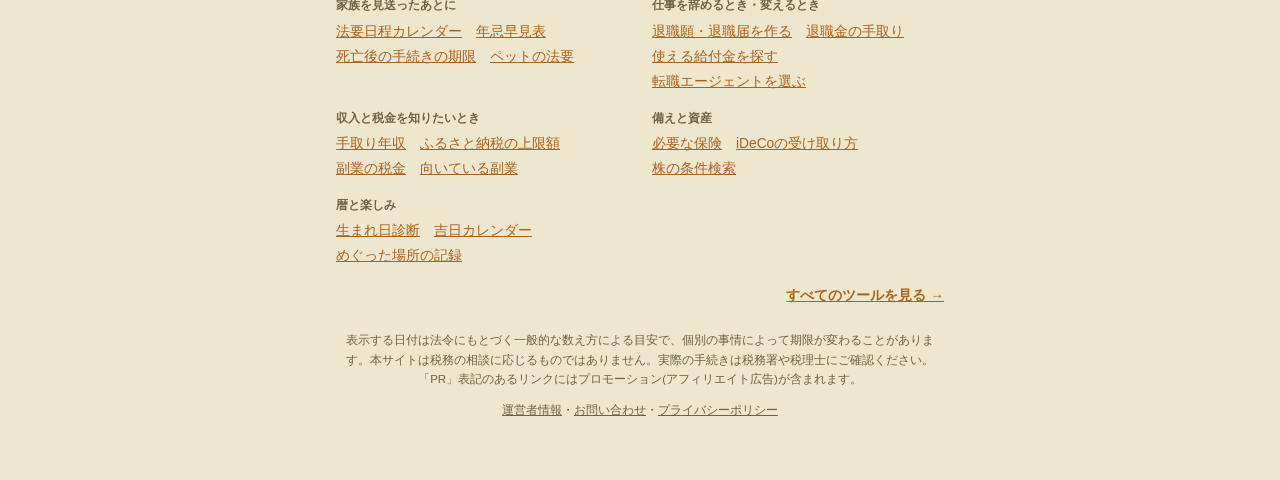
==== commit 1862ec55: "全ページにHAKONIWA LABのツール一覧とパンくずの入口を追加 286ページ中、サイトのトップへ戻れるのが9ページだけで、 記事から入った人がほかのツールに気づけなかったため。 - 本文の下(フ" ====
--- a/kaigyo/index.html
+++ b/kaigyo/index.html
@@ -76,6 +76,7 @@
 <div id="app" class="app">
 
   <nav class="guide-nav" aria-label="パンくずリスト">
+    <a href="../../">HAKONIWA LAB</a> &raquo;
     <a href="../">副業の税金シミュレーター</a> &raquo;
     <span aria-current="page">開業届・青色申告の期限カレンダー</span>
   </nav>
@@ -230,6 +231,73 @@
     </div>
   </section>
 
+  <!-- site-nav:start -->
+  <style>
+  .site-nav { margin: 40px 0 0; padding: 22px 0 0; border-top: 1px solid var(--color-border, var(--line, #dbcba0)); color: var(--color-text, var(--ink, #2b2620)); text-align: left; }
+  .site-nav__title { margin: 0 0 14px; font-size: 0.82rem; font-weight: 700; color: var(--color-text-muted, var(--muted, #6e6248)); }
+  .site-nav__title a { font-family: Georgia, "Times New Roman", serif; font-size: 0.95rem; letter-spacing: 0.04em; color: var(--color-text, var(--ink, #2b2620)); text-decoration: none; }
+  .site-nav__groups { display: grid; gap: 14px 24px; }
+  @media (min-width: 560px) { .site-nav__groups { grid-template-columns: 1fr 1fr; } }
+  .site-nav__label { margin: 0 0 4px; font-size: 0.74rem; font-weight: 700; color: var(--color-text-muted, var(--muted, #6e6248)); }
+  .site-nav__links { display: flex; flex-wrap: wrap; gap: 2px 14px; margin: 0; padding: 0; list-style: none; font-size: 0.86rem; line-height: 1.7; }
+  .site-nav__links li { margin: 0; padding: 0; }
+  .site-nav__links li::before { content: none; }
+  .site-nav__links a { color: var(--color-primary, var(--navy, #a8631f)); }
+  .site-nav__all { margin: 16px 0 0; font-size: 0.86rem; text-align: right; }
+  .site-nav__all a { color: var(--color-primary, var(--navy, #a8631f)); font-weight: 700; }
+  .app-footer a { color: var(--color-text-muted, var(--muted, #6e6248)); }
+  </style>
+  <nav class="site-nav" aria-label="HAKONIWA LABのツール">
+    <p class="site-nav__title"><a href="../../">HAKONIWA LAB</a> の無料ツール</p>
+    <div class="site-nav__groups">
+      <div>
+        <p class="site-nav__label">家族を見送ったあとに</p>
+        <ul class="site-nav__links">
+          <li><a href="../../houyou-calendar/">法要日程カレンダー</a></li>
+          <li><a href="../../houyou-calendar/hayami/">年忌早見表</a></li>
+          <li><a href="../../houyou-calendar/tetsuzuki/">死亡後の手続きの期限</a></li>
+          <li><a href="../../houyou-calendar/pet/">ペットの法要</a></li>
+        </ul>
+      </div>
+      <div>
+        <p class="site-nav__label">仕事を辞めるとき・変えるとき</p>
+        <ul class="site-nav__links">
+          <li><a href="../../resignation-letter-generator/">退職願・退職届を作る</a></li>
+          <li><a href="../../retirement-simulator/">退職金の手取り</a></li>
+          <li><a href="../../subsidy-checker/">使える給付金を探す</a></li>
+          <li><a href="../../career-checker/">転職エージェントを選ぶ</a></li>
+        </ul>
+      </div>
+      <div>
+        <p class="site-nav__label">収入と税金を知りたいとき</p>
+        <ul class="site-nav__links">
+          <li><a href="../../takehome-calculator/">手取り年収</a></li>
+          <li><a href="../../furusato-simulator/">ふるさと納税の上限額</a></li>
+          <li><a href="../../sidejob-tax-simulator/">副業の税金</a></li>
+          <li><a href="../../sidejob-checker/">向いている副業</a></li>
+        </ul>
+      </div>
+      <div>
+        <p class="site-nav__label">備えと資産</p>
+        <ul class="site-nav__links">
+          <li><a href="../../insurance-checker/">必要な保険</a></li>
+          <li><a href="../../retirement-simulator/ideco/">iDeCoの受け取り方</a></li>
+          <li><a href="../../stock-screener/">株の条件検索</a></li>
+        </ul>
+      </div>
+      <div>
+        <p class="site-nav__label">暦と楽しみ</p>
+        <ul class="site-nav__links">
+          <li><a href="../../birthday-fortune/">生まれ日診断</a></li>
+          <li><a href="../../birthday-fortune/calendar/">吉日カレンダー</a></li>
+          <li><a href="../../meguri-log/">めぐった場所の記録</a></li>
+        </ul>
+      </div>
+    </div>
+    <p class="site-nav__all"><a href="../../">すべてのツールを見る →</a></p>
+  </nav>
+  <!-- site-nav:end -->
+
   <footer class="app-footer">
     <p>表示する日付は法令にもとづく一般的な数え方による目安で、個別の事情によって期限が変わることがあります。本サイトは税務の相談に応じるものではありません。実際の手続きは税務署や税理士にご確認ください。「PR」表記のあるリンクにはプロモーション(アフィリエイト広告)が含まれます。</p>
     <p><a href="../../about.html">運営者情報</a>・<a href="../../contact.html">お問い合わせ</a>・<a href="../../privacy.html">プライバシーポリシー</a></p>
--- a/css/style.css
+++ b/css/style.css
@@ -570,3 +570,6 @@
 /* 広告のあるページの冒頭に出す PR 表記(A8 はファーストビューでの広告表示を求めている。birthday-fortune・houyou-calendar と同じ形) */
 .pr-note { font-size: 0.75rem; color: var(--color-text-muted); margin: -8px 0 14px; }
 .app-header + .pr-note { text-align: center; }
+
+/* 出典などの長いURLがスマホで横にはみ出さないように折り返す(class の無い文字のリンクだけ。広告ボタンには効かせない) */
+.card--article a:not([class]) { overflow-wrap: anywhere; }
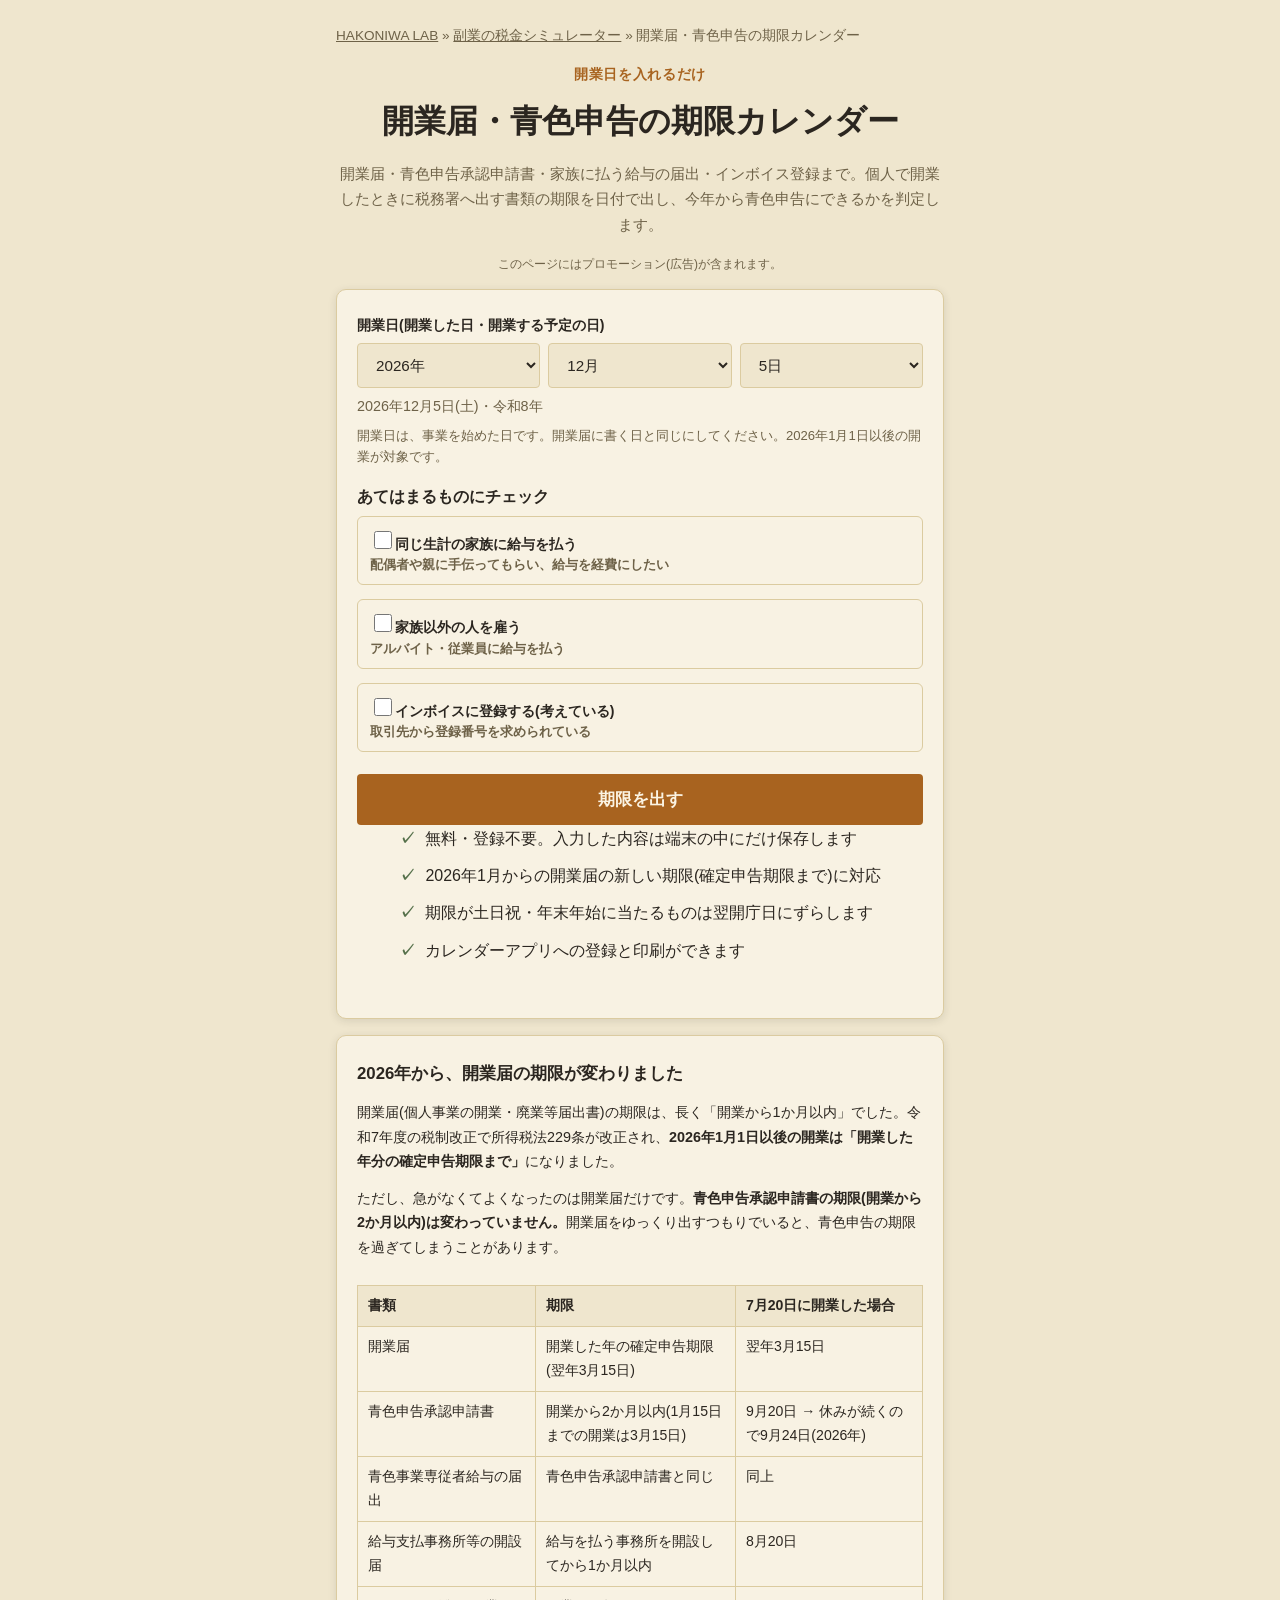
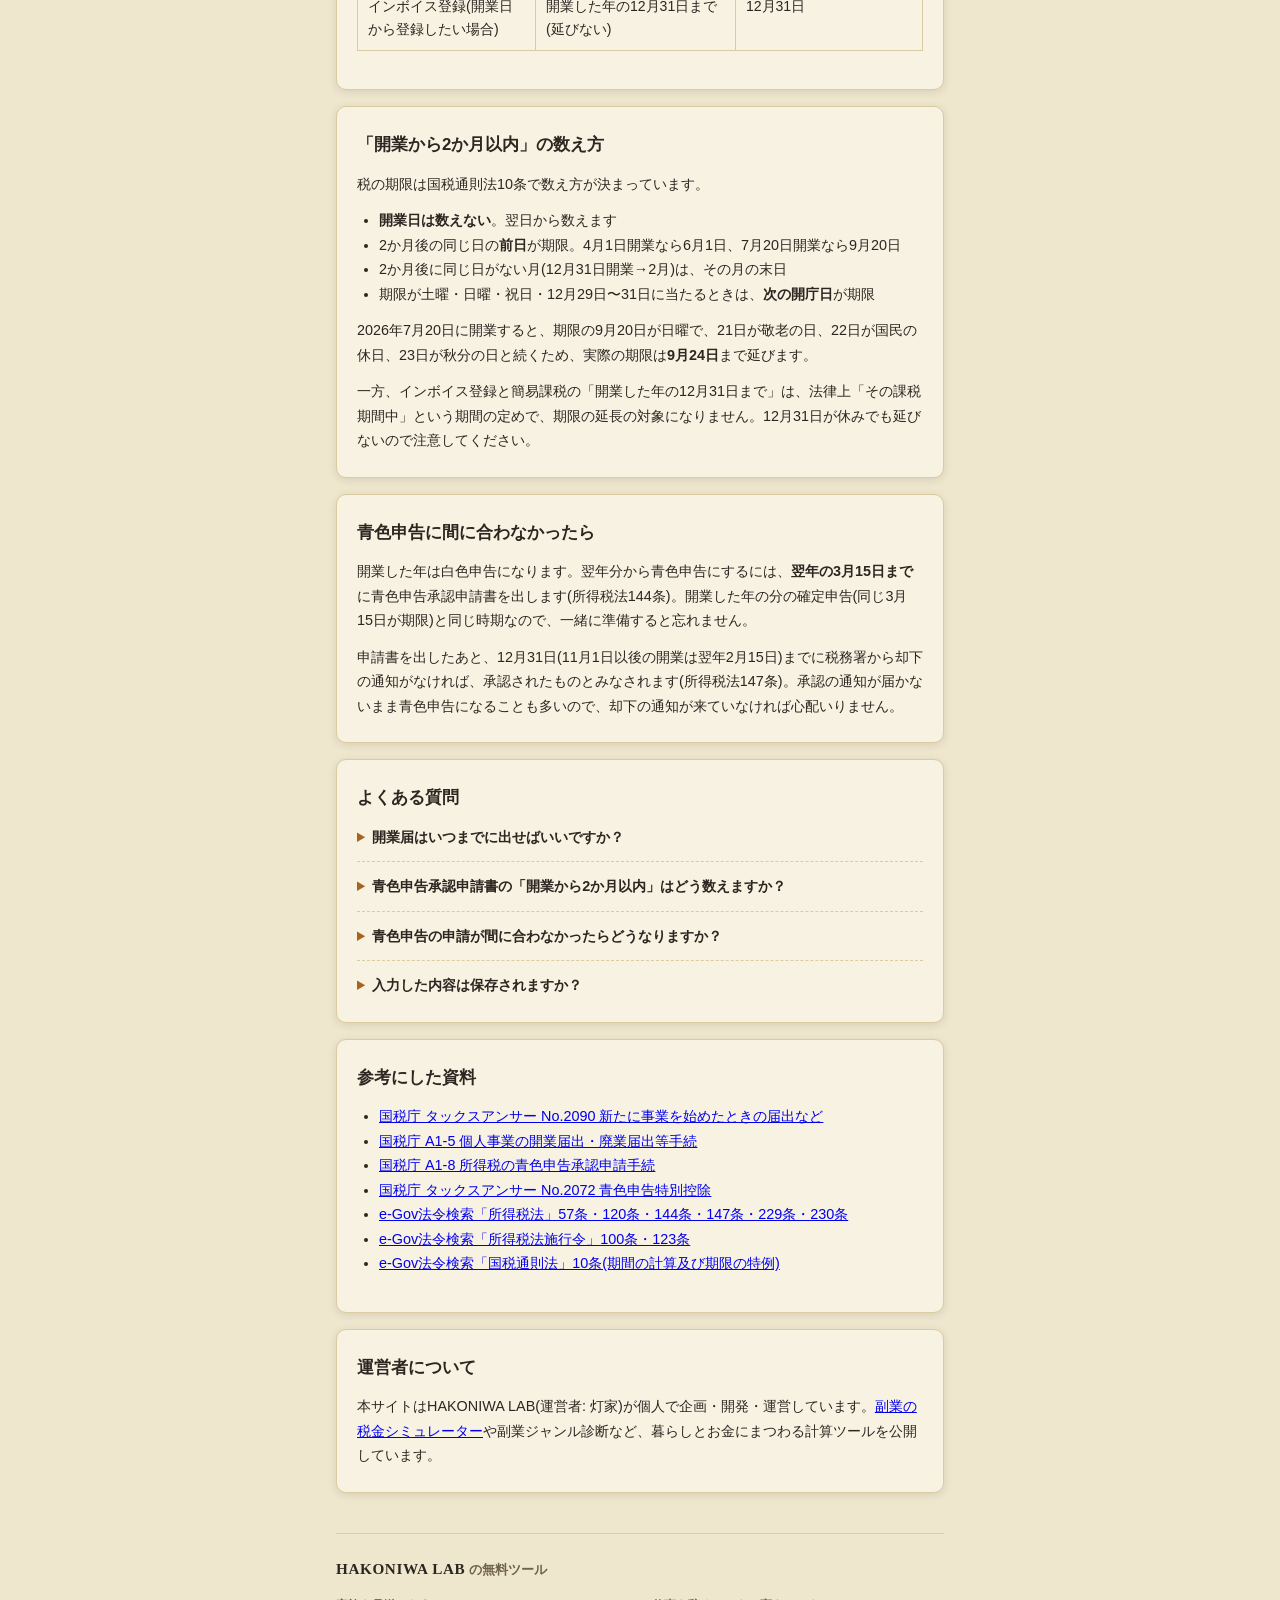
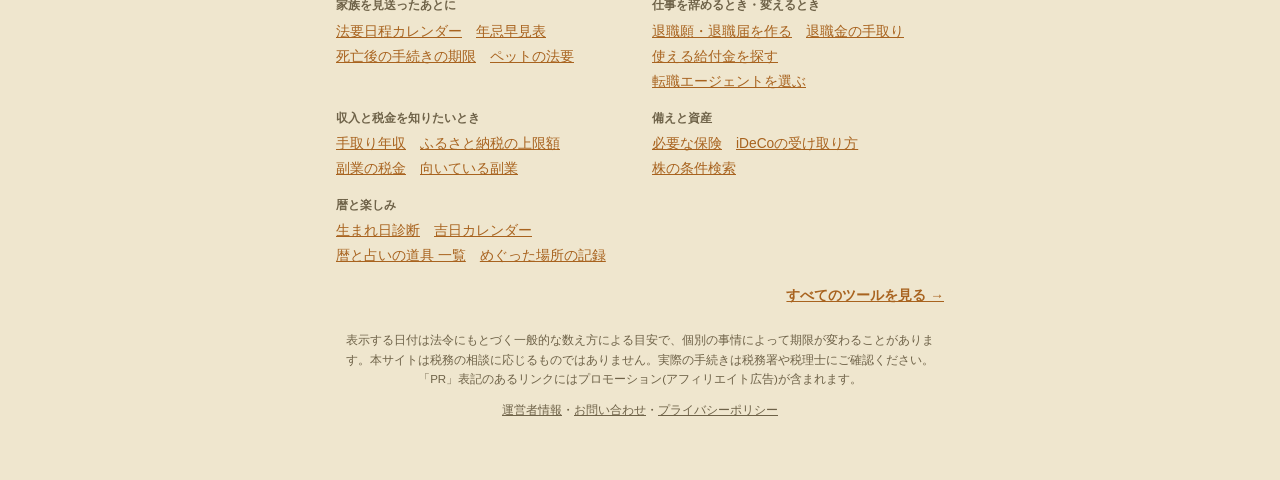
==== commit 534af349: "全ページのツール一覧に「暦と占いの道具 一覧」を追加 Co-Authored-By: Claude Opus 5.5 <noreply@anthropic.com>" ====
--- a/kaigyo/index.html
+++ b/kaigyo/index.html
@@ -290,6 +290,7 @@
         <ul class="site-nav__links">
           <li><a href="../../birthday-fortune/">生まれ日診断</a></li>
           <li><a href="../../birthday-fortune/calendar/">吉日カレンダー</a></li>
+          <li><a href="../../birthday-fortune/tools/">暦と占いの道具 一覧</a></li>
           <li><a href="../../meguri-log/">めぐった場所の記録</a></li>
         </ul>
       </div>
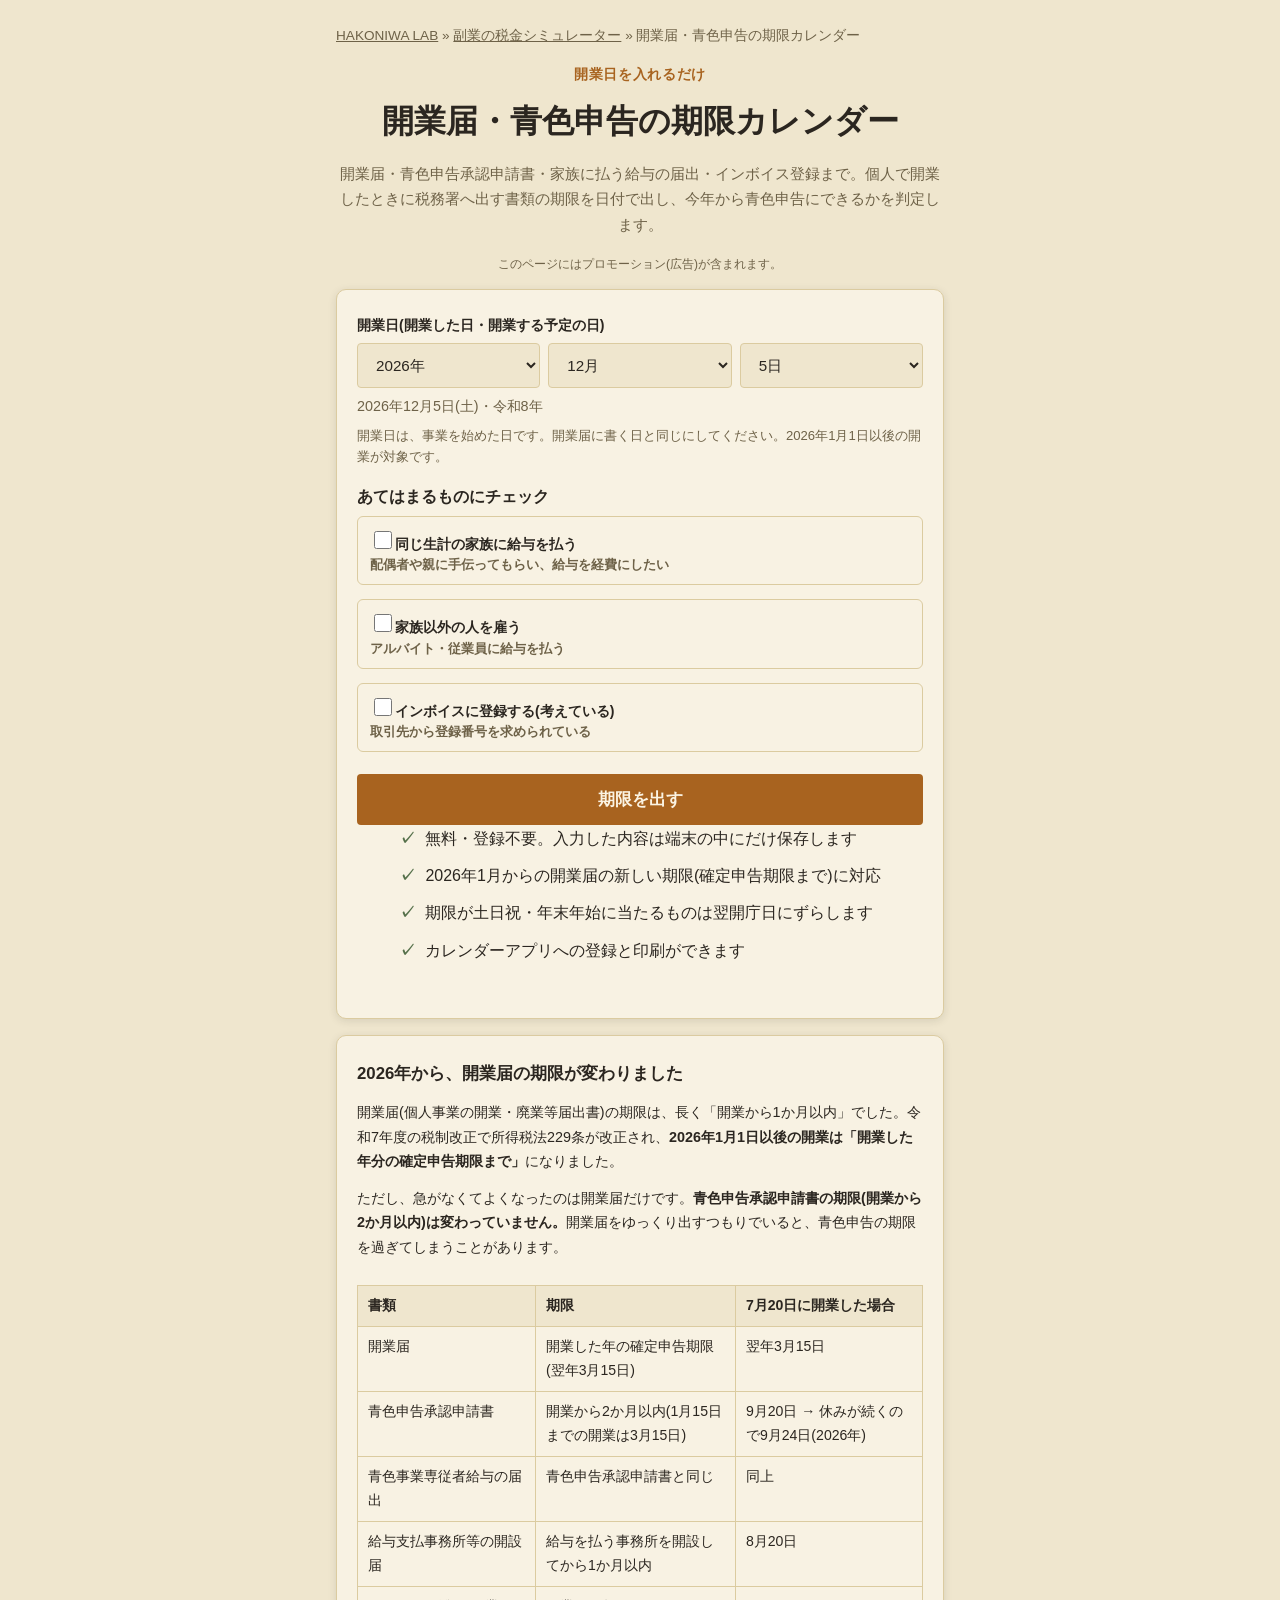
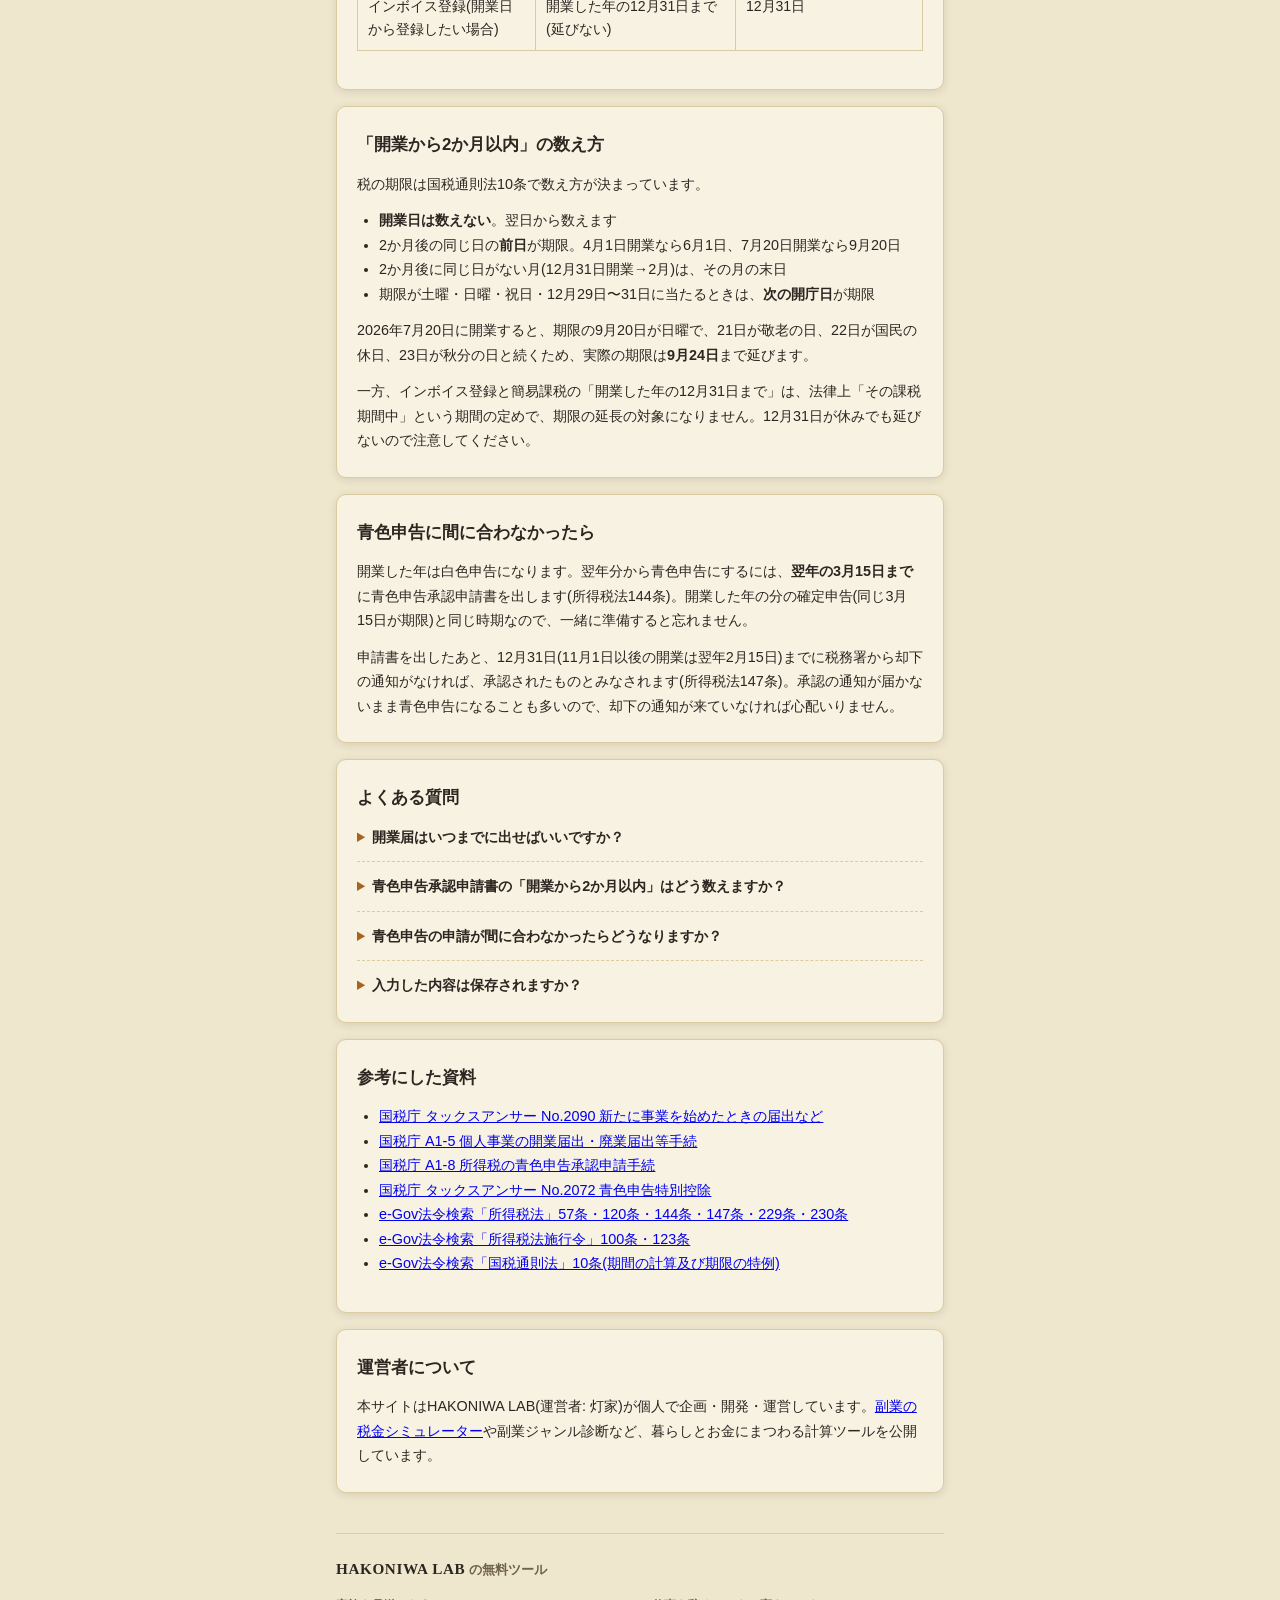
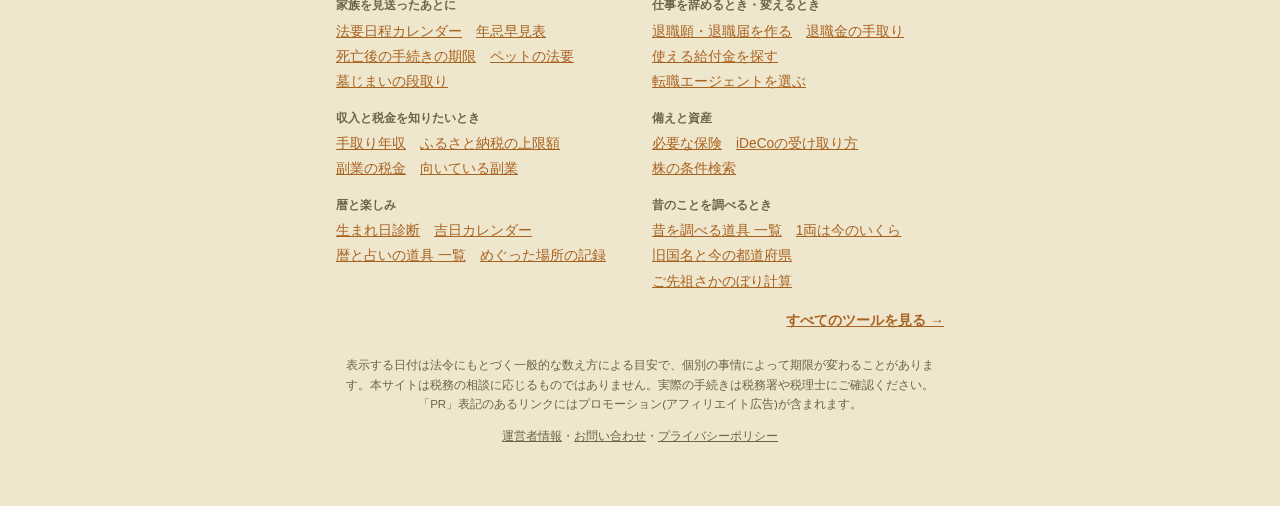
==== commit 34f06397: "全ページのツール一覧に「昔のことを調べるとき」（昔を調べる道具 一覧・1両・旧国名・ご先祖）と「墓じまいの段取り」を追加 site-nav/site-nav.html を更新して site_nav.p" ====
--- a/kaigyo/index.html
+++ b/kaigyo/index.html
@@ -257,6 +257,7 @@
           <li><a href="../../houyou-calendar/hayami/">年忌早見表</a></li>
           <li><a href="../../houyou-calendar/tetsuzuki/">死亡後の手続きの期限</a></li>
           <li><a href="../../houyou-calendar/pet/">ペットの法要</a></li>
+          <li><a href="../../houyou-calendar/hakajimai/">墓じまいの段取り</a></li>
         </ul>
       </div>
       <div>
@@ -292,6 +293,15 @@
           <li><a href="../../birthday-fortune/calendar/">吉日カレンダー</a></li>
           <li><a href="../../birthday-fortune/tools/">暦と占いの道具 一覧</a></li>
           <li><a href="../../meguri-log/">めぐった場所の記録</a></li>
+        </ul>
+      </div>
+      <div>
+        <p class="site-nav__label">昔のことを調べるとき</p>
+        <ul class="site-nav__links">
+          <li><a href="../../mukashi/">昔を調べる道具 一覧</a></li>
+          <li><a href="../../mukashi/ryou/">1両は今のいくら</a></li>
+          <li><a href="../../mukashi/kokumei/">旧国名と今の都道府県</a></li>
+          <li><a href="../../mukashi/senzo/">ご先祖さかのぼり計算</a></li>
         </ul>
       </div>
     </div>
